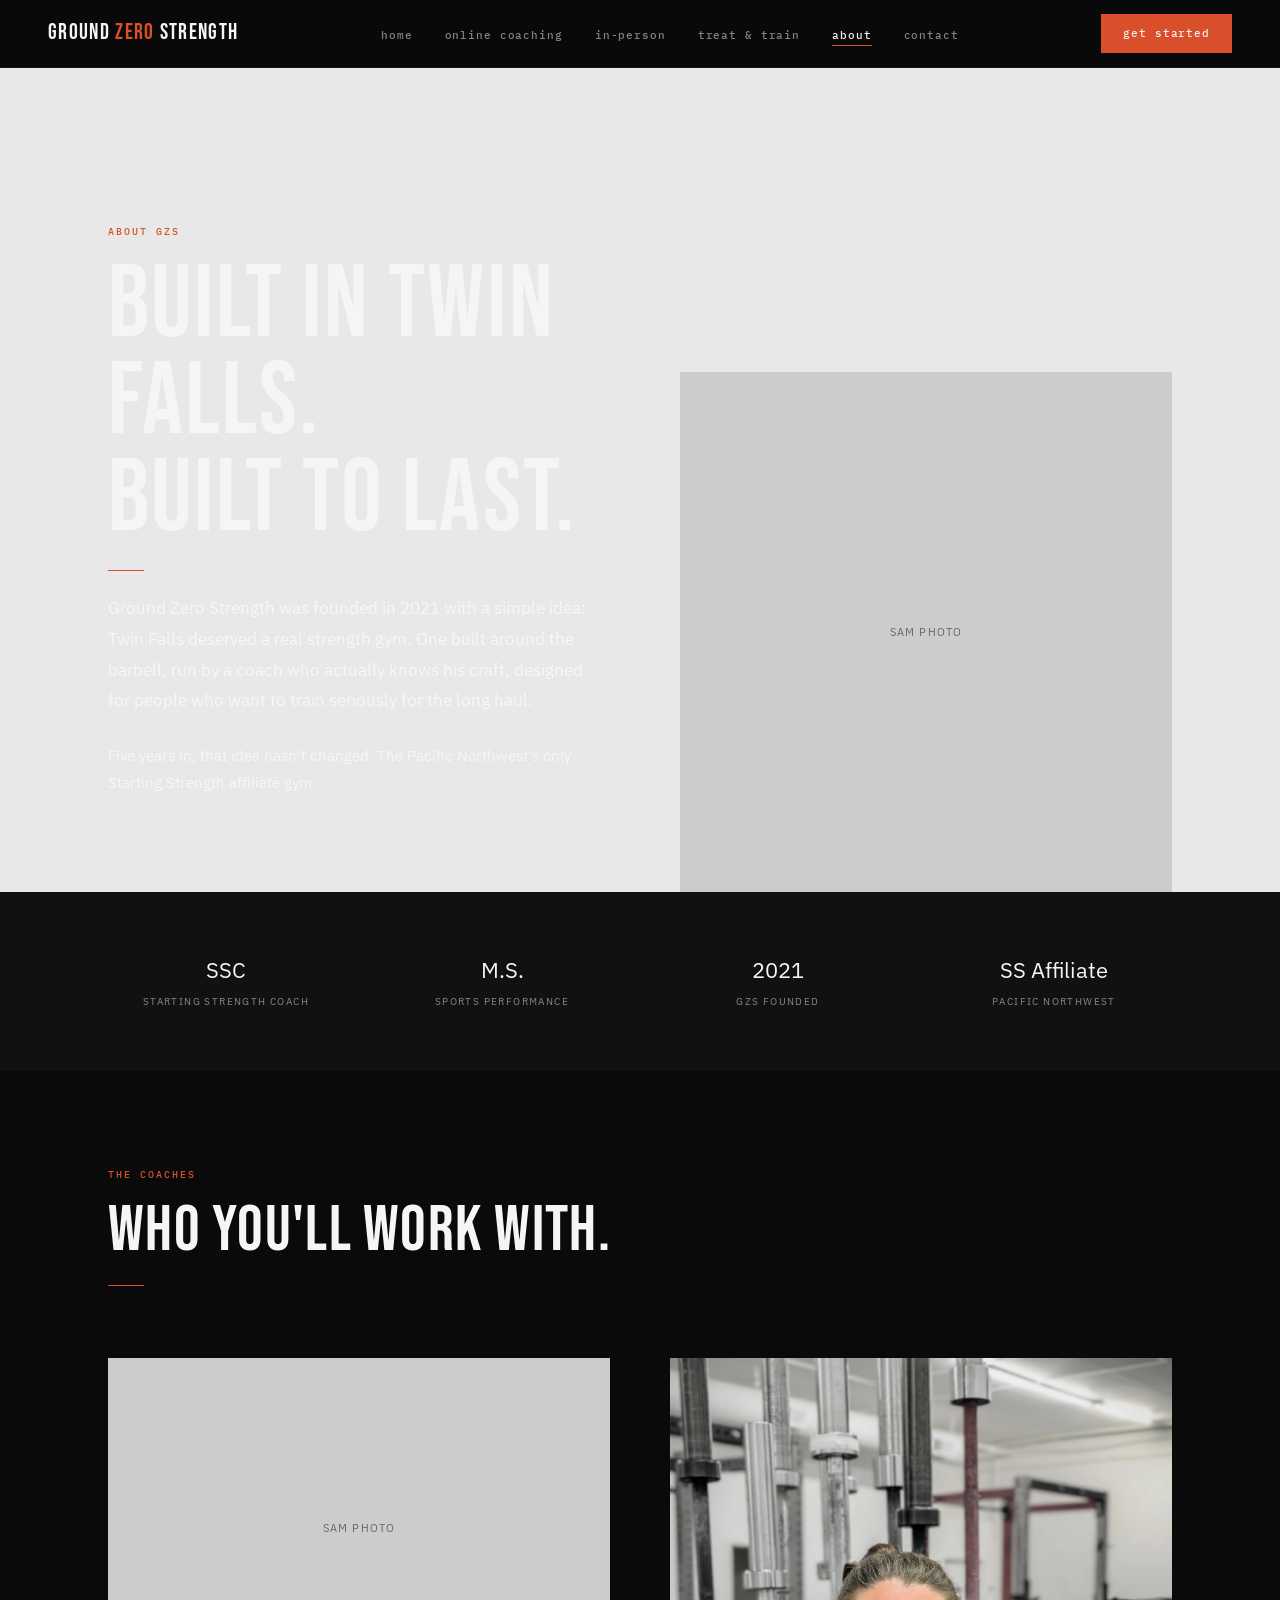
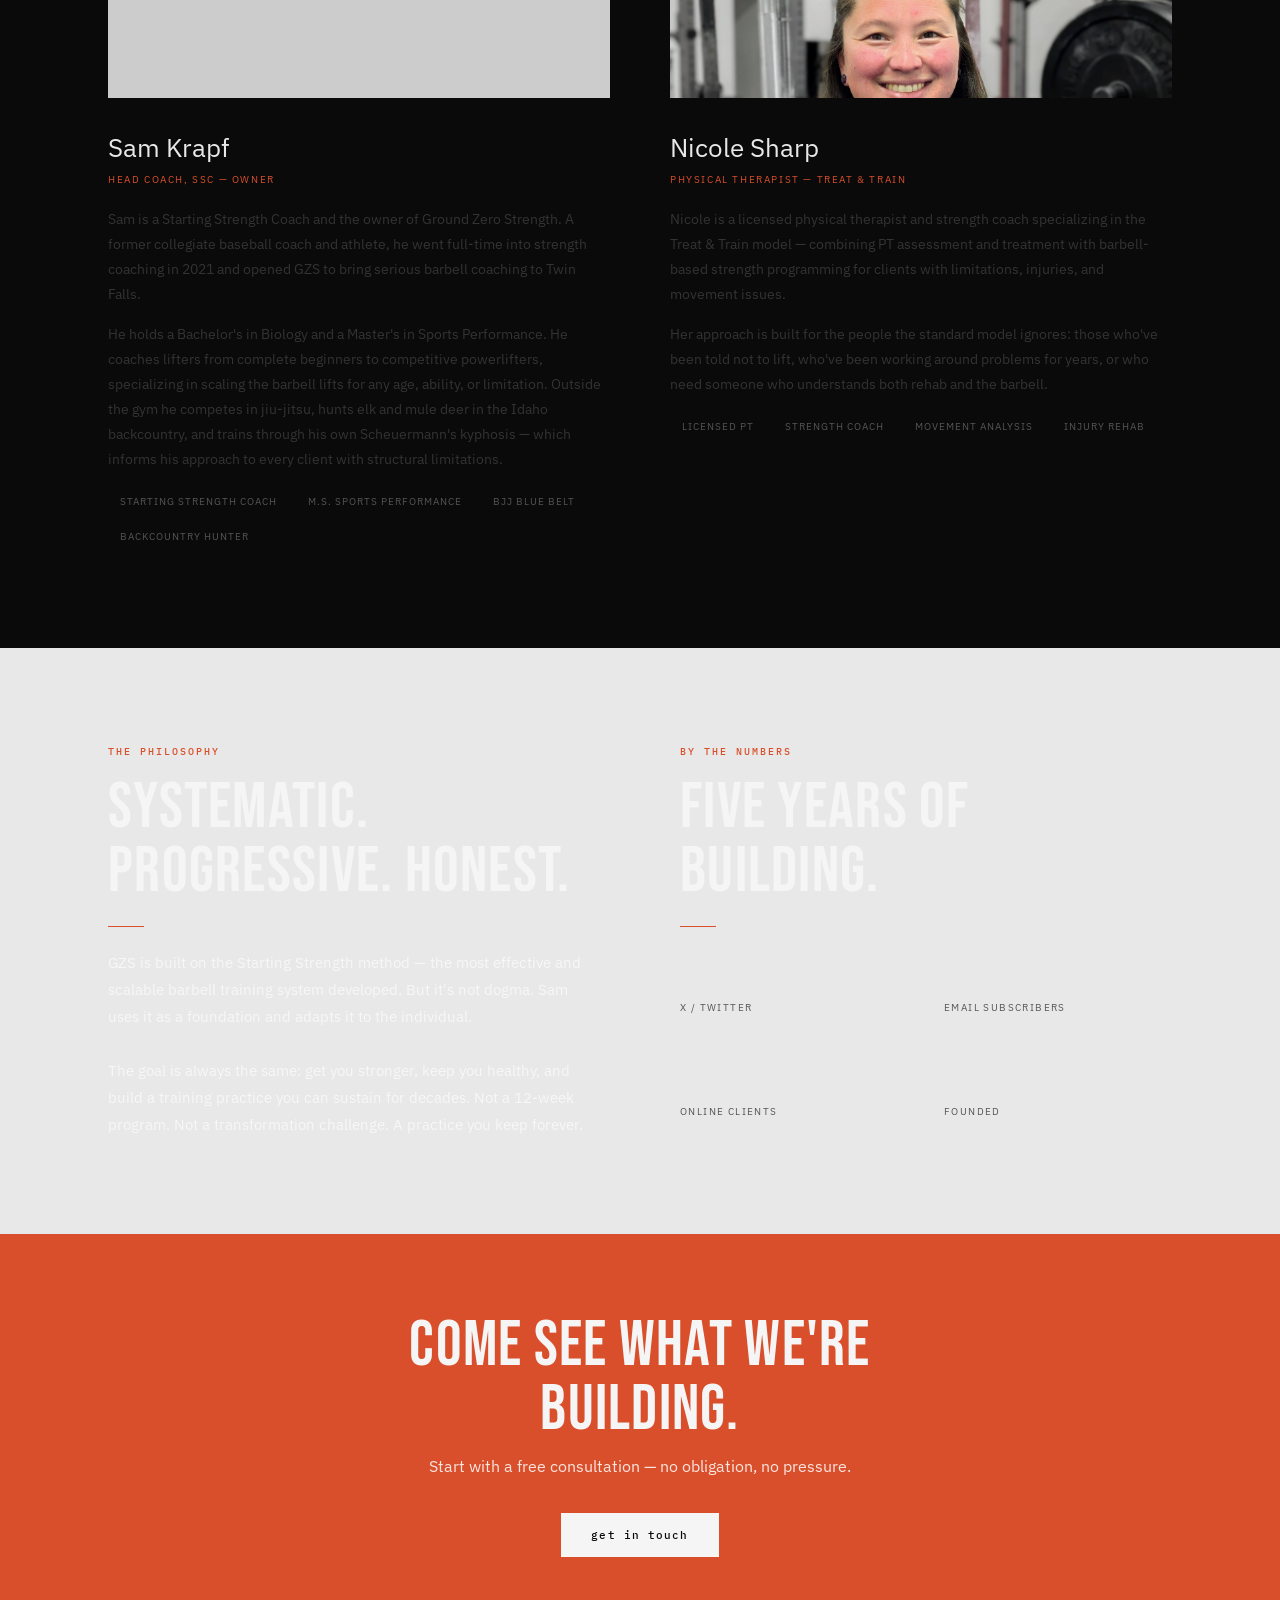
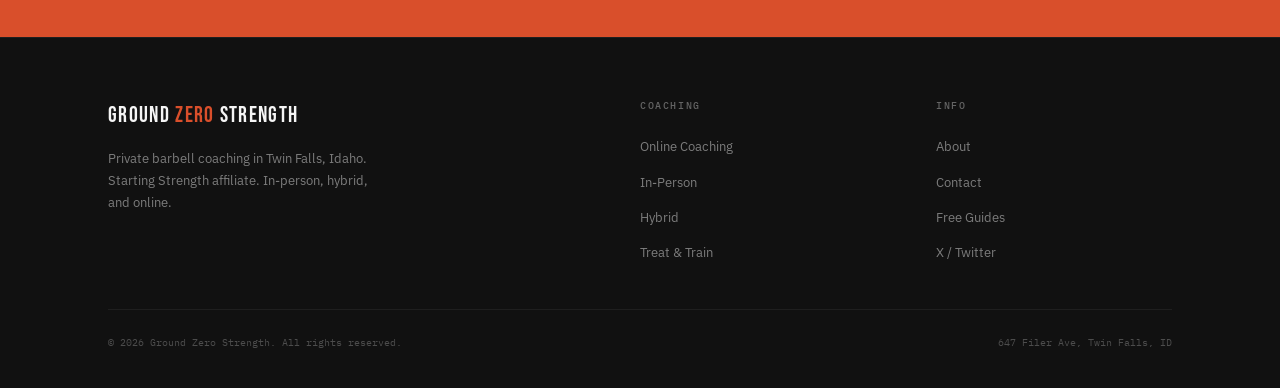
==== about.html @ 43fc7c3a "Initial commit via Netlify" ====
<!DOCTYPE html>
<html lang="en">
<head>
<meta charset="UTF-8">
<meta name="viewport" content="width=device-width, initial-scale=1.0">
<title>About — Sam Krapf, Starting Strength Coach | Ground Zero Strength</title>
<meta name="description" content="Sam Krapf is a Starting Strength Coach and owner of Ground Zero Strength in Twin Falls, Idaho. M.S. Sports Performance. Coaching lifters of all levels since 2021.">
<meta name="keywords" content="Sam Krapf SSC, Starting Strength Coach Twin Falls, Ground Zero Strength about, barbell coach Idaho biography">
<meta property="og:title" content="About Sam Krapf — Ground Zero Strength">
<meta property="og:description" content="Starting Strength Coach, M.S. Sports Performance, owner of Ground Zero Strength in Twin Falls, Idaho since 2021.">
<meta property="og:url" content="https://groundzerostrength.com/about.html">
<link rel="canonical" href="https://groundzerostrength.com/about.html">
<script type="application/ld+json">
{
  "@context": "https://schema.org",
  "@type": "Person",
  "name": "Sam Krapf",
  "jobTitle": "Starting Strength Coach",
  "worksFor": { "@type": "Organization", "name": "Ground Zero Strength" },
  "description": "Starting Strength Coach and owner of Ground Zero Strength in Twin Falls, Idaho. M.S. Sports Performance, B.S. Biology.",
  "address": { "@type": "PostalAddress", "addressLocality": "Twin Falls", "addressRegion": "ID" }
}
</script>
<link rel="preconnect" href="https://fonts.googleapis.com">
<link href="https://fonts.googleapis.com/css2?family=Cormorant+Garamond:ital,wght@0,400;0,500;0,600;1,400&family=DM+Sans:wght@400;500&display=swap" rel="stylesheet">
<link rel="stylesheet" href="shared.css">
<style>
.about-hero { padding: 156px 0 0; background: var(--off-white); }
.about-split { display: grid; grid-template-columns: 1fr 1fr; gap: 80px; align-items: end; }
.about-txt { padding-bottom: 96px; }
.ph { background: #ccc; display: flex; align-items: center; justify-content: center; font-size: 11px; color: #666; letter-spacing: 0.1em; text-transform: uppercase; }
.creds { background: var(--off-black); padding: 60px 0; }
.creds-g { display: grid; grid-template-columns: repeat(4,1fr); gap: 40px; }
.cred { text-align: center; }
.cred-val { font-family: var(--serif); font-size: 22px; color: var(--white); }
.cred-lbl { font-size: 10px; letter-spacing: 0.14em; text-transform: uppercase; color: rgba(255,255,255,0.5); margin-top: 6px; }
.coaches { display: grid; grid-template-columns: 1fr 1fr; gap: 60px; margin-top: 72px; }
.coach-ph { height: 340px; margin-bottom: 28px; }
.coach-name { font-family: var(--serif); font-size: 26px; margin-bottom: 3px; }
.coach-title { font-size: 10px; letter-spacing: 0.16em; text-transform: uppercase; color: var(--accent); margin-bottom: 18px; }
.coach-bio { font-size: 14px; color: #333; line-height: 1.78; margin-bottom: 16px; }
.tags { display: flex; flex-wrap: wrap; gap: 7px; }
.tag { font-size: 10px; letter-spacing: 0.1em; text-transform: uppercase; color: #555; padding: 5px 11px; border: 1px solid rgba(0,0,0,0.12); }
.stat-2 { display: grid; grid-template-columns: 1fr 1fr; gap: 36px; margin-top: 8px; }
.big-num { font-family: var(--serif); font-size: 46px; line-height: 1; }
.big-lbl { font-size: 10px; letter-spacing: 0.14em; text-transform: uppercase; color: #555; margin-top: 5px; }
@media (max-width: 900px) {
  .about-hero { padding: 116px 0 0; }
  .about-split { grid-template-columns: 1fr; gap: 36px; }
  .about-txt { padding-bottom: 0; }
  .ph { height: 320px; }
  .creds-g { grid-template-columns: 1fr 1fr; gap: 28px; }
  .coaches { grid-template-columns: 1fr; }
  .stat-2 { grid-template-columns: 1fr 1fr; }
}
</style>
</head>
<body>
<nav id="mainNav"></nav>
<div class="mob-menu" id="mobMenu"></div>
<div class="pt">

  <div class="about-hero">
    <div class="wrap">
      <div class="about-split">
        <div class="about-txt">
          <span class="eyebrow">About GZS</span>
          <h1>Built in Twin Falls.<br>Built to last.</h1>
          <div class="rule"></div>
          <p class="lg">Ground Zero Strength was founded in 2021 with a simple idea: Twin Falls deserved a real strength gym. One built around the barbell, run by a coach who actually knows his craft, designed for people who want to train seriously for the long haul.</p>
          <br>
          <p>Five years in, that idea hasn't changed. The Pacific Northwest's only Starting Strength affiliate gym.</p>
        </div>
        <div class="ph" style="height:520px;">Sam Photo</div>
      </div>
    </div>
  </div>

  <div class="creds">
    <div class="wrap">
      <div class="creds-g">
        <div class="cred"><div class="cred-val">SSC</div><div class="cred-lbl">Starting Strength Coach</div></div>
        <div class="cred"><div class="cred-val">M.S.</div><div class="cred-lbl">Sports Performance</div></div>
        <div class="cred"><div class="cred-val">2021</div><div class="cred-lbl">GZS Founded</div></div>
        <div class="cred"><div class="cred-val">SS Affiliate</div><div class="cred-lbl">Pacific Northwest</div></div>
      </div>
    </div>
  </div>

  <section>
    <div class="wrap">
      <span class="eyebrow">The Coaches</span>
      <h2>Who you'll work with.</h2>
      <div class="rule"></div>
      <div class="coaches">
        <div>
          <div class="ph coach-ph">Sam Photo</div>
          <div class="coach-name">Sam Krapf</div>
          <div class="coach-title">Head Coach, SSC — Owner</div>
          <p class="coach-bio">Sam is a Starting Strength Coach and the owner of Ground Zero Strength. A former collegiate baseball coach and athlete, he went full-time into strength coaching in 2021 and opened GZS to bring serious barbell coaching to Twin Falls.</p>
          <p class="coach-bio">He holds a Bachelor's in Biology and a Master's in Sports Performance. He coaches lifters from complete beginners to competitive powerlifters, specializing in scaling the barbell lifts for any age, ability, or limitation. Outside the gym he competes in jiu-jitsu, hunts elk and mule deer in the Idaho backcountry, and trains through his own Scheuermann's kyphosis — which informs his approach to every client with structural limitations.</p>
          <div class="tags">
            <span class="tag">Starting Strength Coach</span>
            <span class="tag">M.S. Sports Performance</span>
            <span class="tag">BJJ Blue Belt</span>
            <span class="tag">Backcountry Hunter</span>
          </div>
        </div>
        <div>
          <div class="coach-ph" style="overflow:hidden;"><img src="[data-uri]" style="width:100%;height:100%;object-fit:cover;object-position:top;" alt="Nicole Sharp, PT"></div>
          <div class="coach-name">Nicole Sharp</div>
          <div class="coach-title">Physical Therapist — Treat &amp; Train</div>
          <p class="coach-bio">Nicole is a licensed physical therapist and strength coach specializing in the Treat &amp; Train model — combining PT assessment and treatment with barbell-based strength programming for clients with limitations, injuries, and movement issues.</p>
          <p class="coach-bio">Her approach is built for the people the standard model ignores: those who've been told not to lift, who've been working around problems for years, or who need someone who understands both rehab and the barbell.</p>
          <div class="tags">
            <span class="tag">Licensed PT</span>
            <span class="tag">Strength Coach</span>
            <span class="tag">Movement Analysis</span>
            <span class="tag">Injury Rehab</span>
          </div>
        </div>
      </div>
    </div>
  </section>

  <section style="background:var(--off-white);">
    <div class="wrap">
      <div class="g2" style="gap:80px;align-items:start;">
        <div>
          <span class="eyebrow">The Philosophy</span>
          <h2>Systematic. Progressive. Honest.</h2>
          <div class="rule"></div>
          <p>GZS is built on the Starting Strength method — the most effective and scalable barbell training system developed. But it's not dogma. Sam uses it as a foundation and adapts it to the individual.</p>
          <br>
          <p>The goal is always the same: get you stronger, keep you healthy, and build a training practice you can sustain for decades. Not a 12-week program. Not a transformation challenge. A practice you keep forever.</p>
        </div>
        <div>
          <span class="eyebrow">By the Numbers</span>
          <h2>Five years of building.</h2>
          <div class="rule"></div>
          <div class="stat-2">
            <div><div class="big-num">17K+</div><div class="big-lbl">X / Twitter</div></div>
            <div><div class="big-num">2.3K</div><div class="big-lbl">Email Subscribers</div></div>
            <div><div class="big-num">33+</div><div class="big-lbl">Online Clients</div></div>
            <div><div class="big-num">2021</div><div class="big-lbl">Founded</div></div>
          </div>
        </div>
      </div>
    </div>
  </section>

  <div class="cta-bar">
    <div class="wrap-sm">
      <h2>Come see what we're building.</h2>
      <p>Start with a free consultation — no obligation, no pressure.</p>
      <a class="btn btn-white" href="contact.html">Get in Touch</a>
    </div>
  </div>

  <footer id="mainFooter"></footer>
</div>
<script src="shared.js"></script>
<script>renderNav('about'); renderFooter(document.getElementById('mainFooter'));</script>
</body>
</html>
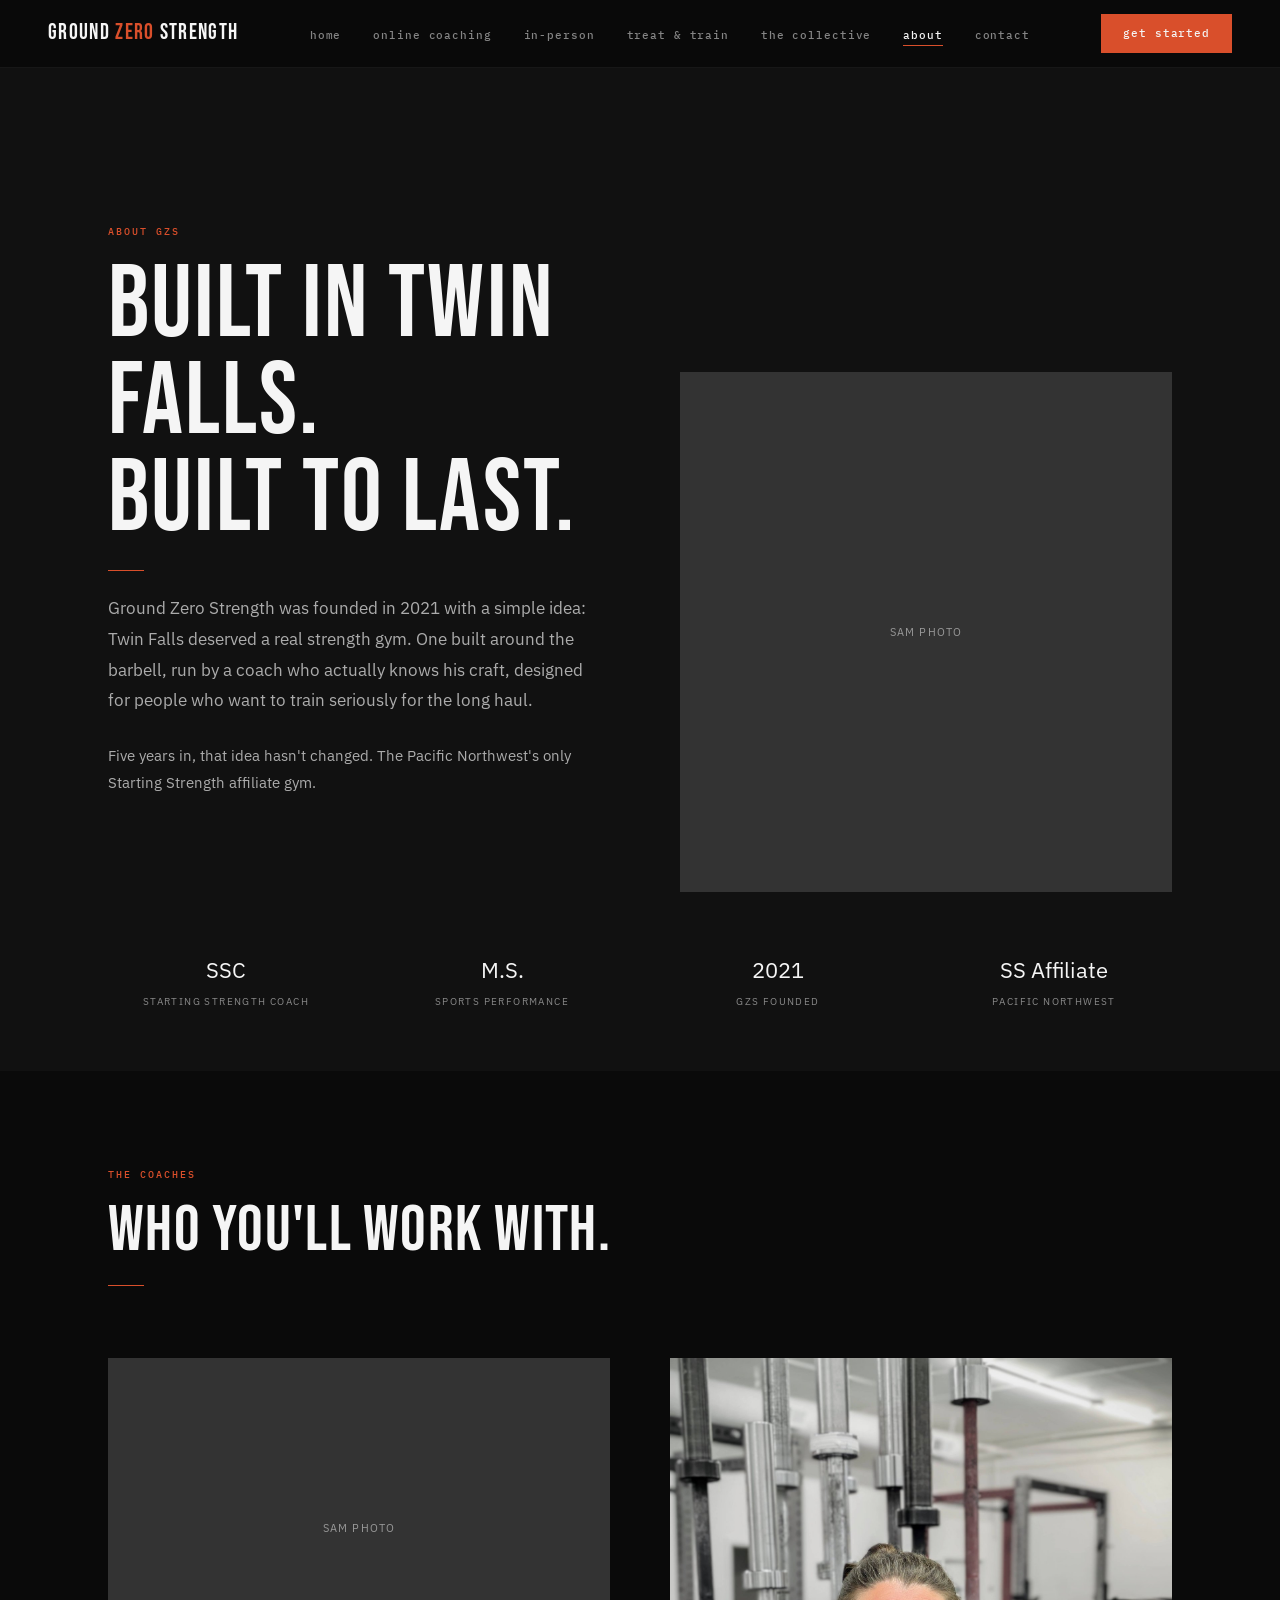
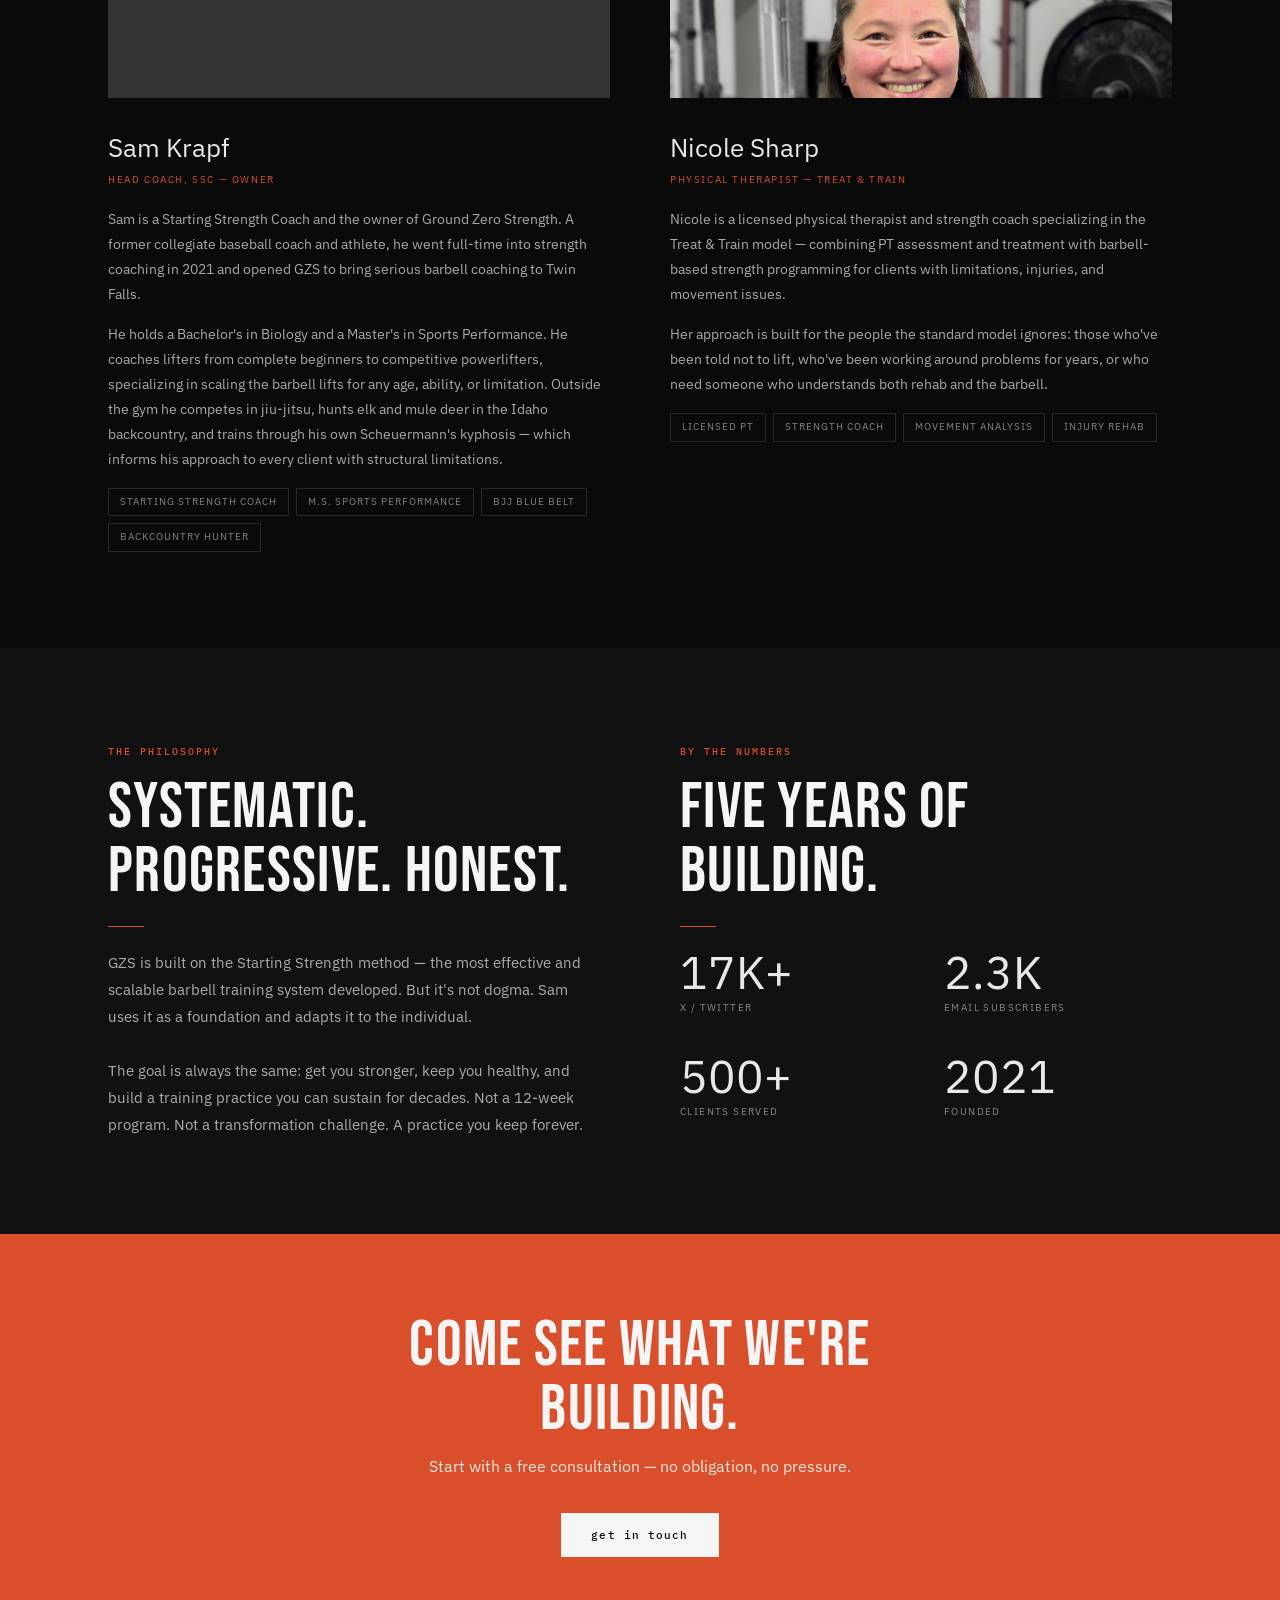
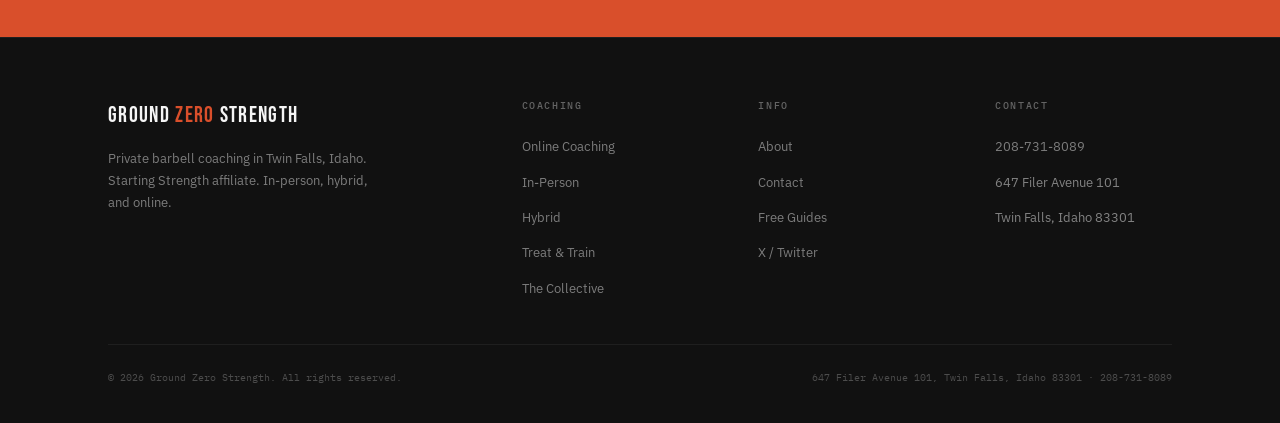
==== commit 655c0678: "Add business phone number and address to website footer (69b1b17664736021bd97ab03)" ====
--- a/about.html
+++ b/about.html
@@ -25,10 +25,10 @@
 <link href="https://fonts.googleapis.com/css2?family=Cormorant+Garamond:ital,wght@0,400;0,500;0,600;1,400&family=DM+Sans:wght@400;500&display=swap" rel="stylesheet">
 <link rel="stylesheet" href="shared.css">
 <style>
-.about-hero { padding: 156px 0 0; background: var(--off-white); }
+.about-hero { padding: 156px 0 0; background: var(--off-black); }
 .about-split { display: grid; grid-template-columns: 1fr 1fr; gap: 80px; align-items: end; }
 .about-txt { padding-bottom: 96px; }
-.ph { background: #ccc; display: flex; align-items: center; justify-content: center; font-size: 11px; color: #666; letter-spacing: 0.1em; text-transform: uppercase; }
+.ph { background: #333; display: flex; align-items: center; justify-content: center; font-size: 11px; color: rgba(255,255,255,0.5); letter-spacing: 0.1em; text-transform: uppercase; }
 .creds { background: var(--off-black); padding: 60px 0; }
 .creds-g { display: grid; grid-template-columns: repeat(4,1fr); gap: 40px; }
 .cred { text-align: center; }
@@ -38,12 +38,12 @@
 .coach-ph { height: 340px; margin-bottom: 28px; }
 .coach-name { font-family: var(--serif); font-size: 26px; margin-bottom: 3px; }
 .coach-title { font-size: 10px; letter-spacing: 0.16em; text-transform: uppercase; color: var(--accent); margin-bottom: 18px; }
-.coach-bio { font-size: 14px; color: #333; line-height: 1.78; margin-bottom: 16px; }
+.coach-bio { font-size: 14px; color: rgba(255,255,255,0.65); line-height: 1.78; margin-bottom: 16px; }
 .tags { display: flex; flex-wrap: wrap; gap: 7px; }
-.tag { font-size: 10px; letter-spacing: 0.1em; text-transform: uppercase; color: #555; padding: 5px 11px; border: 1px solid rgba(0,0,0,0.12); }
+.tag { font-size: 10px; letter-spacing: 0.1em; text-transform: uppercase; color: rgba(255,255,255,0.5); padding: 5px 11px; border: 1px solid rgba(255,255,255,0.12); }
 .stat-2 { display: grid; grid-template-columns: 1fr 1fr; gap: 36px; margin-top: 8px; }
 .big-num { font-family: var(--serif); font-size: 46px; line-height: 1; }
-.big-lbl { font-size: 10px; letter-spacing: 0.14em; text-transform: uppercase; color: #555; margin-top: 5px; }
+.big-lbl { font-size: 10px; letter-spacing: 0.14em; text-transform: uppercase; color: rgba(255,255,255,0.5); margin-top: 5px; }
 @media (max-width: 900px) {
   .about-hero { padding: 116px 0 0; }
   .about-split { grid-template-columns: 1fr; gap: 36px; }
@@ -123,7 +123,7 @@
     </div>
   </section>
 
-  <section style="background:var(--off-white);">
+  <section style="background:var(--off-black);">
     <div class="wrap">
       <div class="g2" style="gap:80px;align-items:start;">
         <div>
@@ -141,7 +141,7 @@
           <div class="stat-2">
             <div><div class="big-num">17K+</div><div class="big-lbl">X / Twitter</div></div>
             <div><div class="big-num">2.3K</div><div class="big-lbl">Email Subscribers</div></div>
-            <div><div class="big-num">33+</div><div class="big-lbl">Online Clients</div></div>
+            <div><div class="big-num">500+</div><div class="big-lbl">Clients Served</div></div>
             <div><div class="big-num">2021</div><div class="big-lbl">Founded</div></div>
           </div>
         </div>
--- a/shared.css
+++ b/shared.css
@@ -72,7 +72,7 @@
 
 /* FOOTER */
 footer { background: var(--off-black); color: rgba(255,255,255,0.7); padding: 60px 0 36px; border-top: 1px solid rgba(255,255,255,0.06); }
-.foot-g { display: grid; grid-template-columns: 2fr 1fr 1fr; gap: 60px; margin-bottom: 44px; }
+.foot-g { display: grid; grid-template-columns: 2fr 1fr 1fr 1fr; gap: 60px; margin-bottom: 44px; }
 .foot-logo { font-family: var(--display); font-size: 22px; letter-spacing: 0.06em; color: var(--white); margin-bottom: 14px; display: block; text-decoration: none; }
 .foot-logo span { color: var(--accent); }
 .foot-tag { font-size: 13px; line-height: 1.7; max-width: 260px; color: rgba(255,255,255,0.45); }
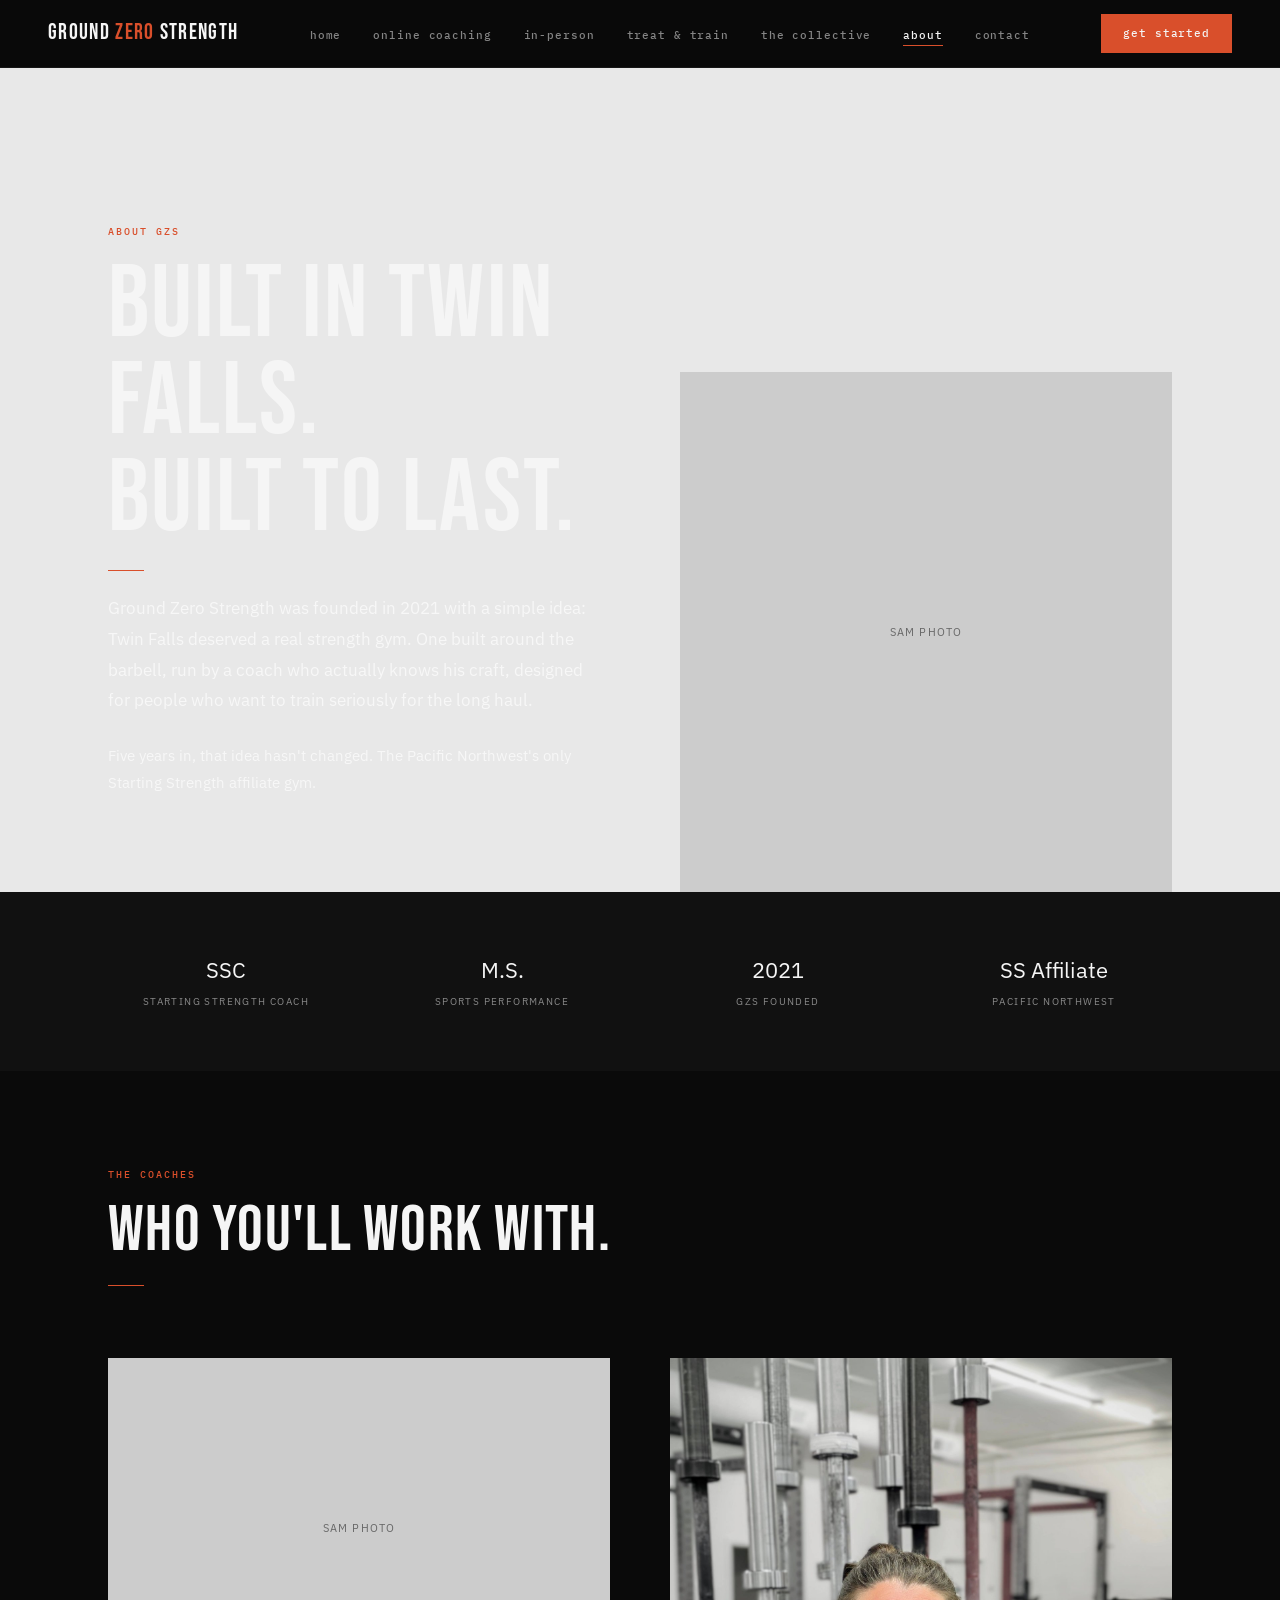
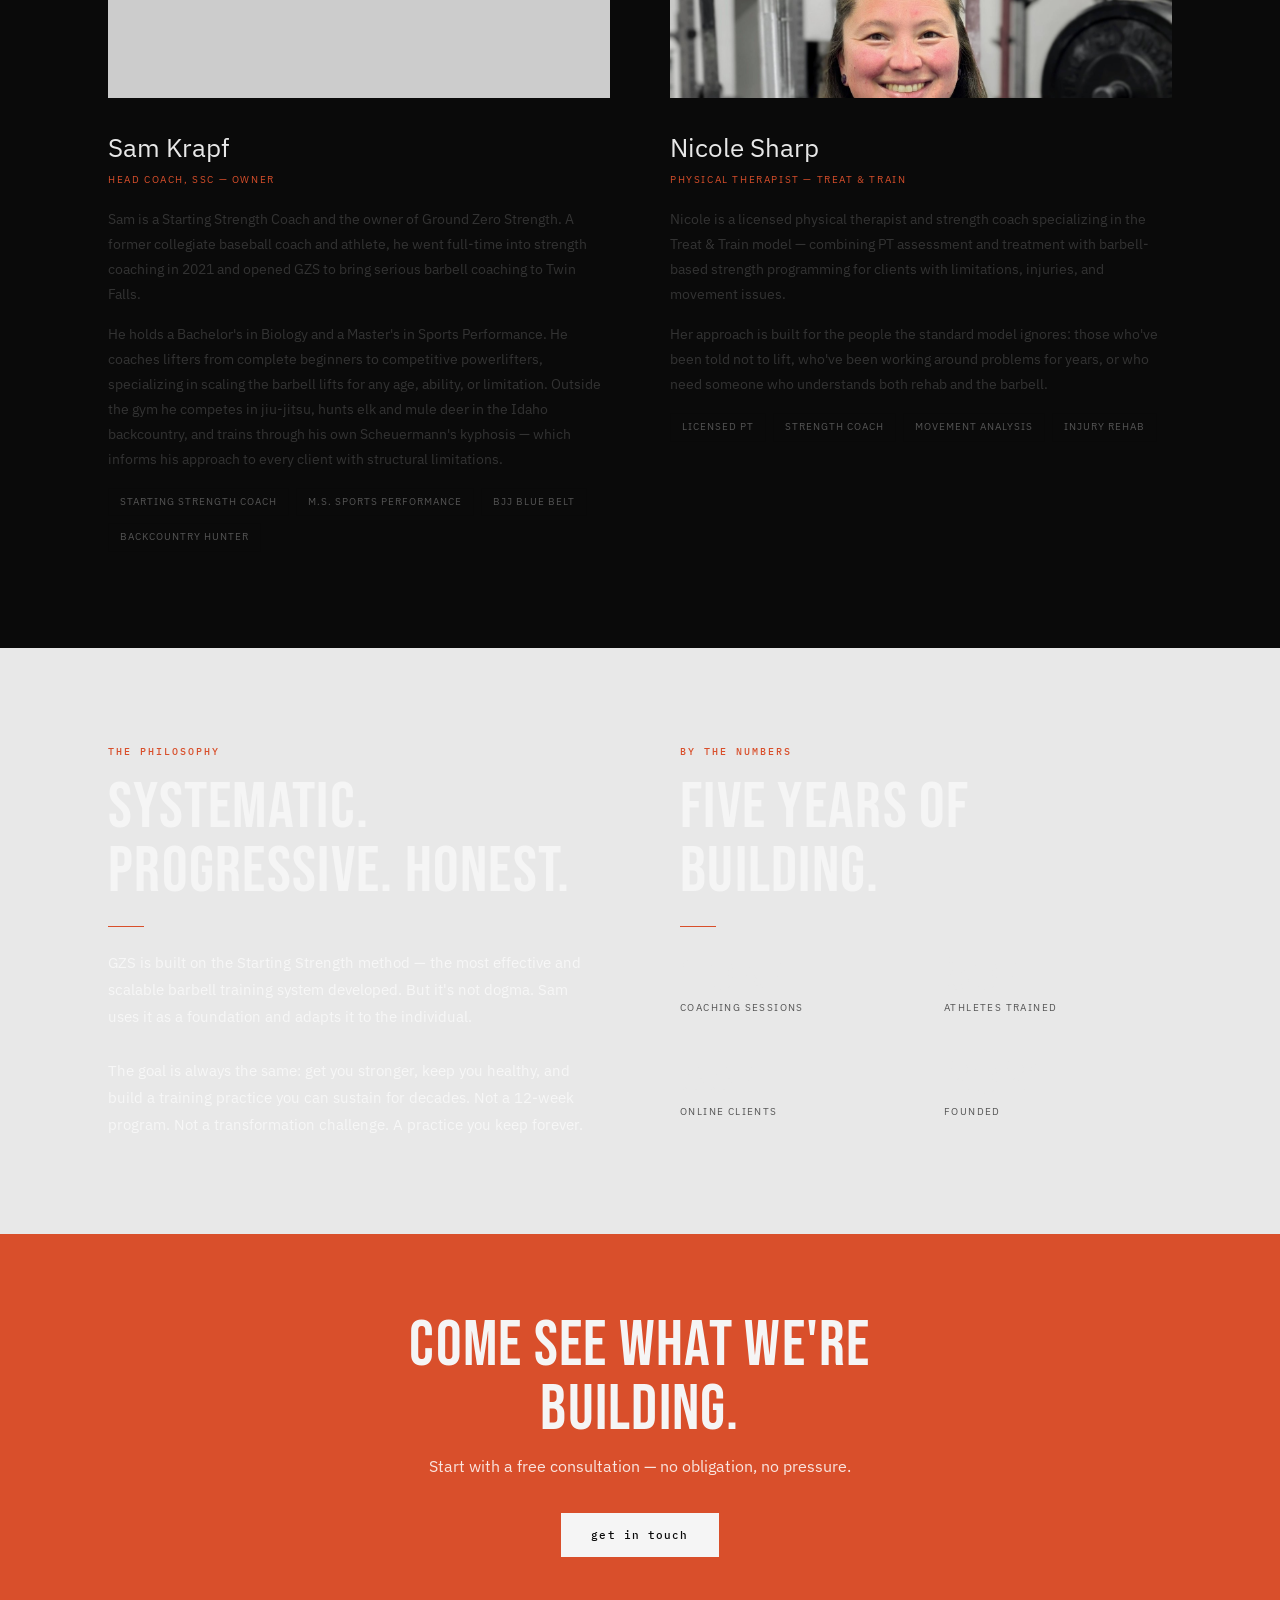
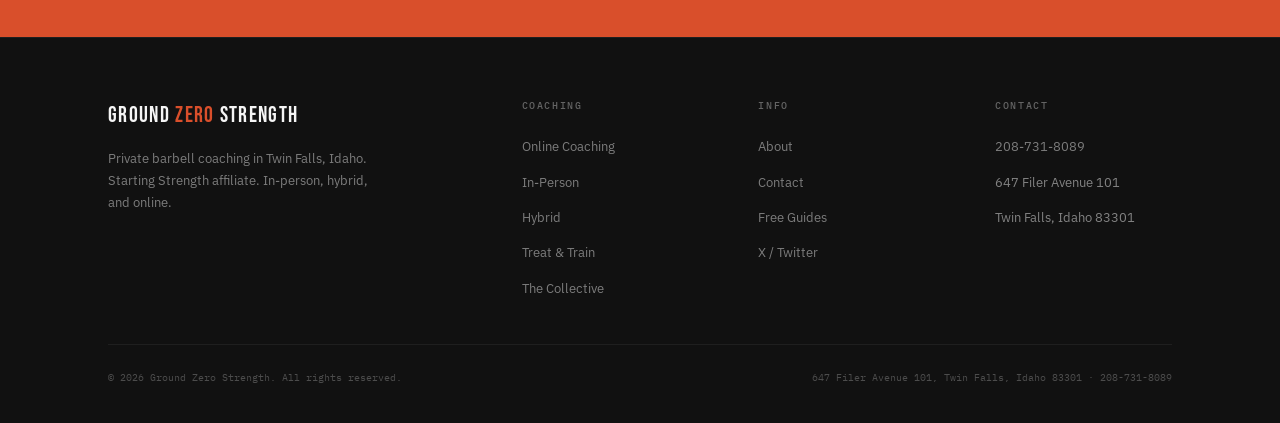
==== commit 17cd59c6: "Reflecting on five years of building without focusing on email lists and Twitter followers (69b1b48e" ====
--- a/about.html
+++ b/about.html
@@ -25,10 +25,10 @@
 <link href="https://fonts.googleapis.com/css2?family=Cormorant+Garamond:ital,wght@0,400;0,500;0,600;1,400&family=DM+Sans:wght@400;500&display=swap" rel="stylesheet">
 <link rel="stylesheet" href="shared.css">
 <style>
-.about-hero { padding: 156px 0 0; background: var(--off-black); }
+.about-hero { padding: 156px 0 0; background: var(--off-white); }
 .about-split { display: grid; grid-template-columns: 1fr 1fr; gap: 80px; align-items: end; }
 .about-txt { padding-bottom: 96px; }
-.ph { background: #333; display: flex; align-items: center; justify-content: center; font-size: 11px; color: rgba(255,255,255,0.5); letter-spacing: 0.1em; text-transform: uppercase; }
+.ph { background: #ccc; display: flex; align-items: center; justify-content: center; font-size: 11px; color: #666; letter-spacing: 0.1em; text-transform: uppercase; }
 .creds { background: var(--off-black); padding: 60px 0; }
 .creds-g { display: grid; grid-template-columns: repeat(4,1fr); gap: 40px; }
 .cred { text-align: center; }
@@ -38,12 +38,12 @@
 .coach-ph { height: 340px; margin-bottom: 28px; }
 .coach-name { font-family: var(--serif); font-size: 26px; margin-bottom: 3px; }
 .coach-title { font-size: 10px; letter-spacing: 0.16em; text-transform: uppercase; color: var(--accent); margin-bottom: 18px; }
-.coach-bio { font-size: 14px; color: rgba(255,255,255,0.65); line-height: 1.78; margin-bottom: 16px; }
+.coach-bio { font-size: 14px; color: #333; line-height: 1.78; margin-bottom: 16px; }
 .tags { display: flex; flex-wrap: wrap; gap: 7px; }
-.tag { font-size: 10px; letter-spacing: 0.1em; text-transform: uppercase; color: rgba(255,255,255,0.5); padding: 5px 11px; border: 1px solid rgba(255,255,255,0.12); }
+.tag { font-size: 10px; letter-spacing: 0.1em; text-transform: uppercase; color: #555; padding: 5px 11px; border: 1px solid rgba(0,0,0,0.12); }
 .stat-2 { display: grid; grid-template-columns: 1fr 1fr; gap: 36px; margin-top: 8px; }
 .big-num { font-family: var(--serif); font-size: 46px; line-height: 1; }
-.big-lbl { font-size: 10px; letter-spacing: 0.14em; text-transform: uppercase; color: rgba(255,255,255,0.5); margin-top: 5px; }
+.big-lbl { font-size: 10px; letter-spacing: 0.14em; text-transform: uppercase; color: #555; margin-top: 5px; }
 @media (max-width: 900px) {
   .about-hero { padding: 116px 0 0; }
   .about-split { grid-template-columns: 1fr; gap: 36px; }
@@ -123,7 +123,7 @@
     </div>
   </section>
 
-  <section style="background:var(--off-black);">
+  <section style="background:var(--off-white);">
     <div class="wrap">
       <div class="g2" style="gap:80px;align-items:start;">
         <div>
@@ -139,9 +139,9 @@
           <h2>Five years of building.</h2>
           <div class="rule"></div>
           <div class="stat-2">
-            <div><div class="big-num">17K+</div><div class="big-lbl">X / Twitter</div></div>
-            <div><div class="big-num">2.3K</div><div class="big-lbl">Email Subscribers</div></div>
-            <div><div class="big-num">500+</div><div class="big-lbl">Clients Served</div></div>
+            <div><div class="big-num">10K+</div><div class="big-lbl">Coaching Sessions</div></div>
+            <div><div class="big-num">50+</div><div class="big-lbl">Athletes Trained</div></div>
+            <div><div class="big-num">33+</div><div class="big-lbl">Online Clients</div></div>
             <div><div class="big-num">2021</div><div class="big-lbl">Founded</div></div>
           </div>
         </div>
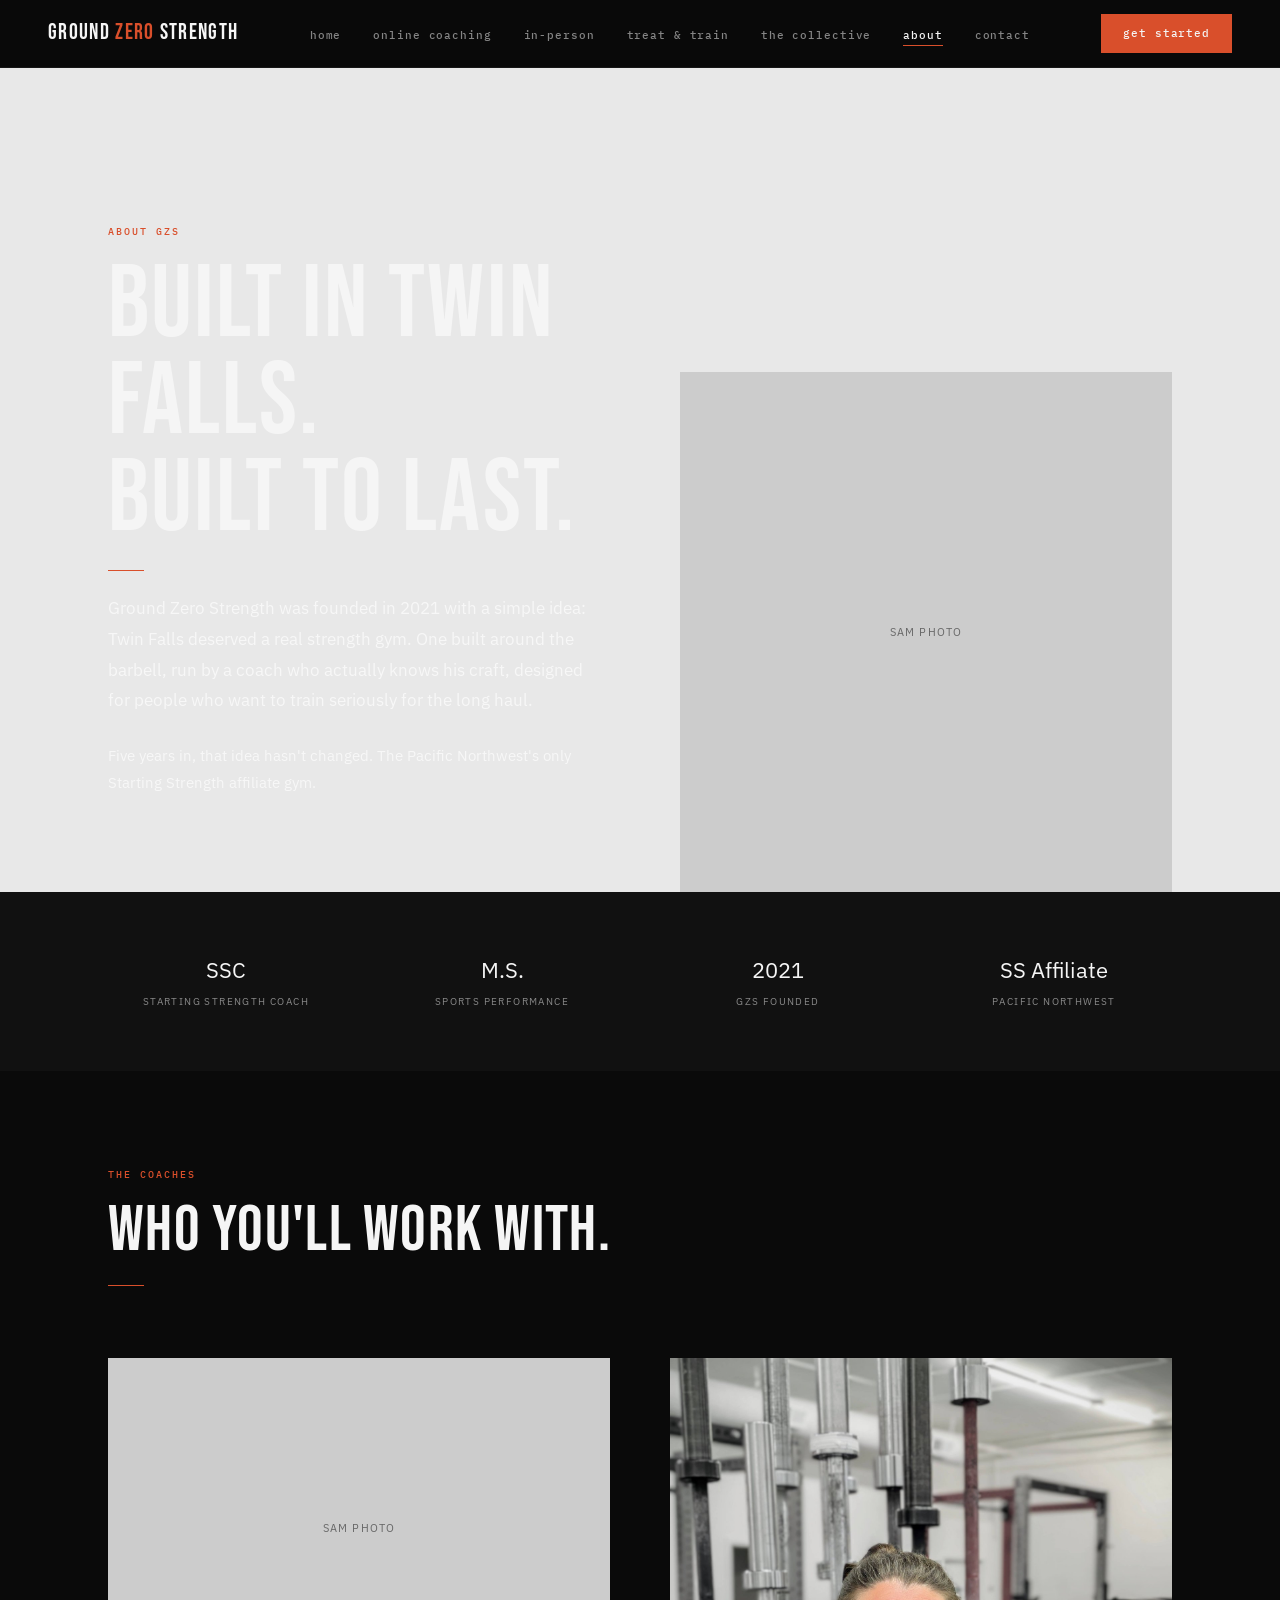
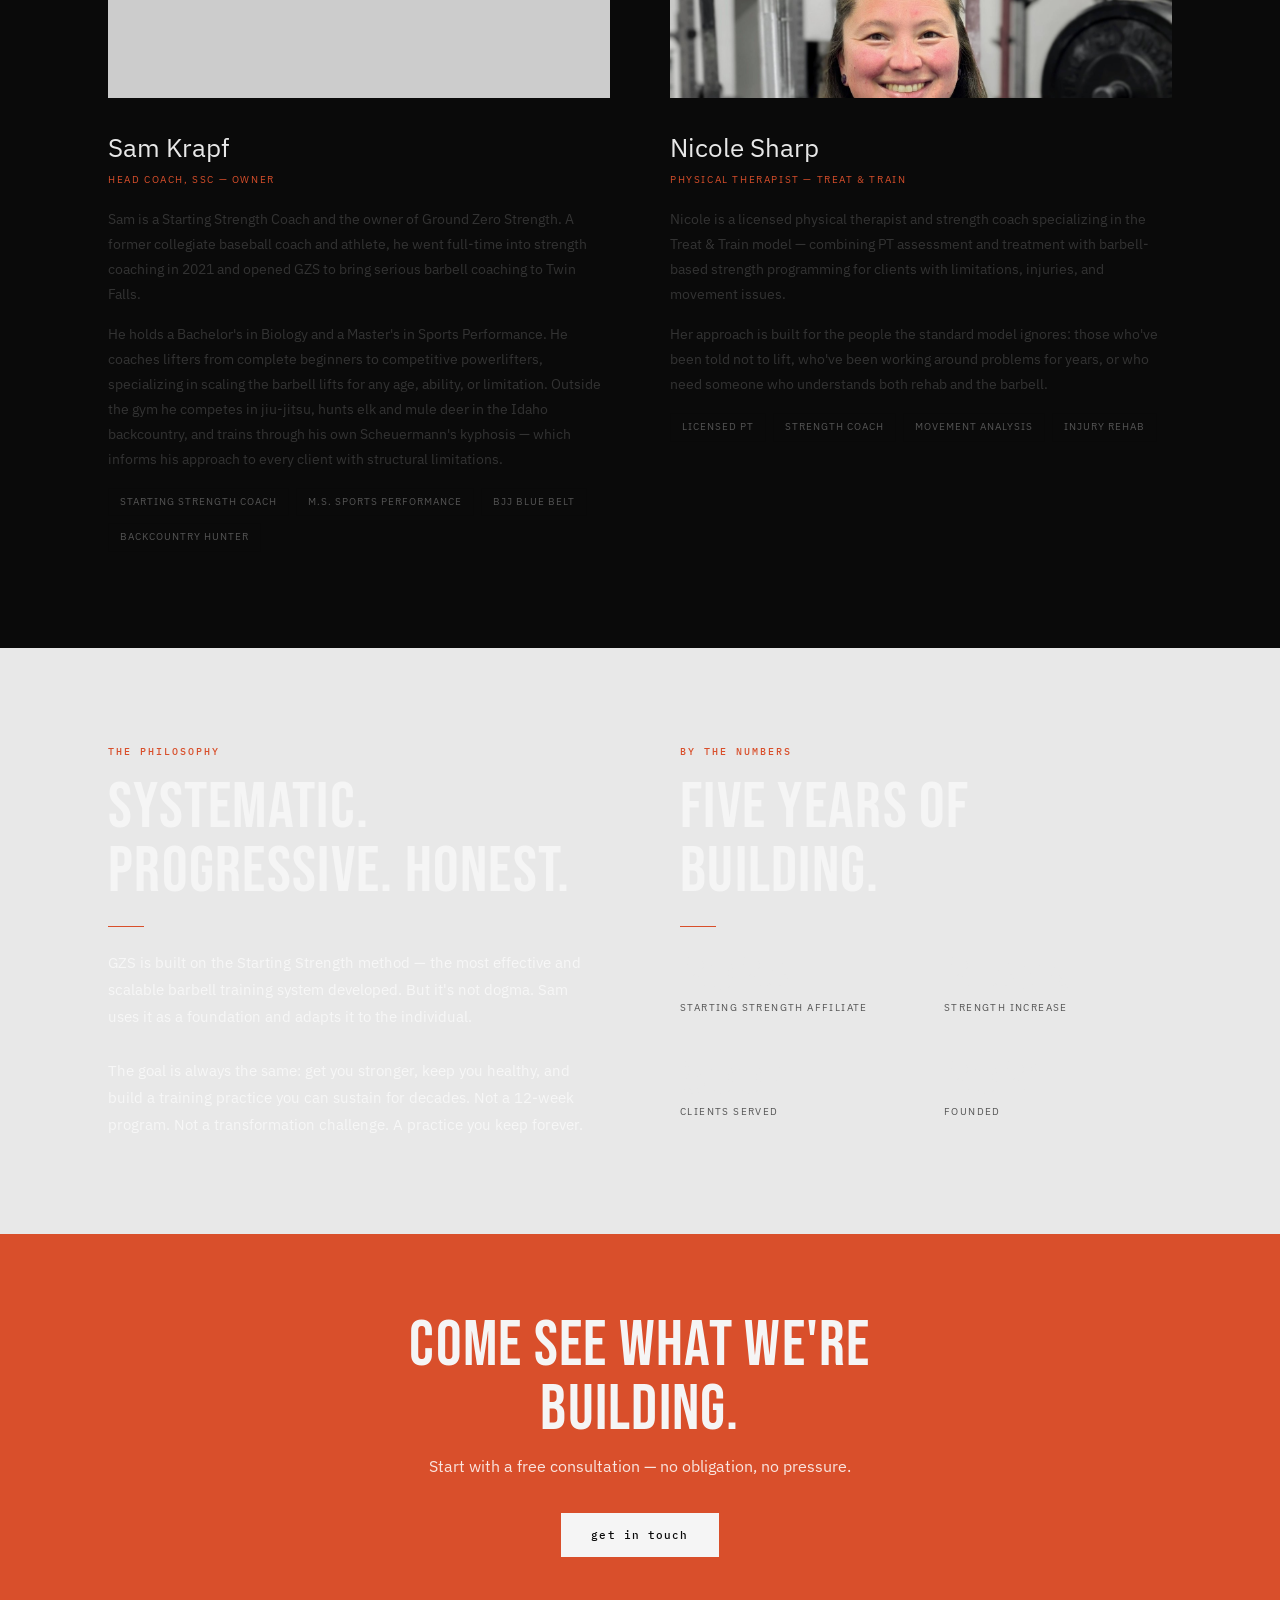
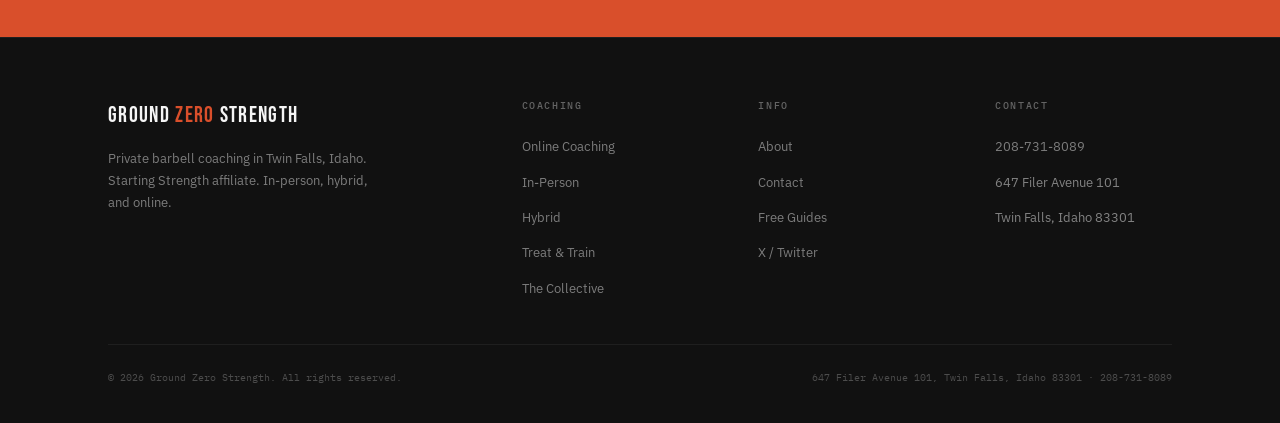
==== commit 1bc6ff31: "Update about.html" ====
--- a/about.html
+++ b/about.html
@@ -139,9 +139,9 @@
           <h2>Five years of building.</h2>
           <div class="rule"></div>
           <div class="stat-2">
-            <div><div class="big-num">10K+</div><div class="big-lbl">Coaching Sessions</div></div>
-            <div><div class="big-num">50+</div><div class="big-lbl">Athletes Trained</div></div>
-            <div><div class="big-num">33+</div><div class="big-lbl">Online Clients</div></div>
+            <div><div class="big-num">2023</div><div class="big-lbl">Starting Strength Affiliate</div></div>
+            <div><div class="big-num">2-3xK</div><div class="big-lbl">Strength Increase</div></div>
+            <div><div class="big-num">500+</div><div class="big-lbl">Clients Served</div></div>
             <div><div class="big-num">2021</div><div class="big-lbl">Founded</div></div>
           </div>
         </div>
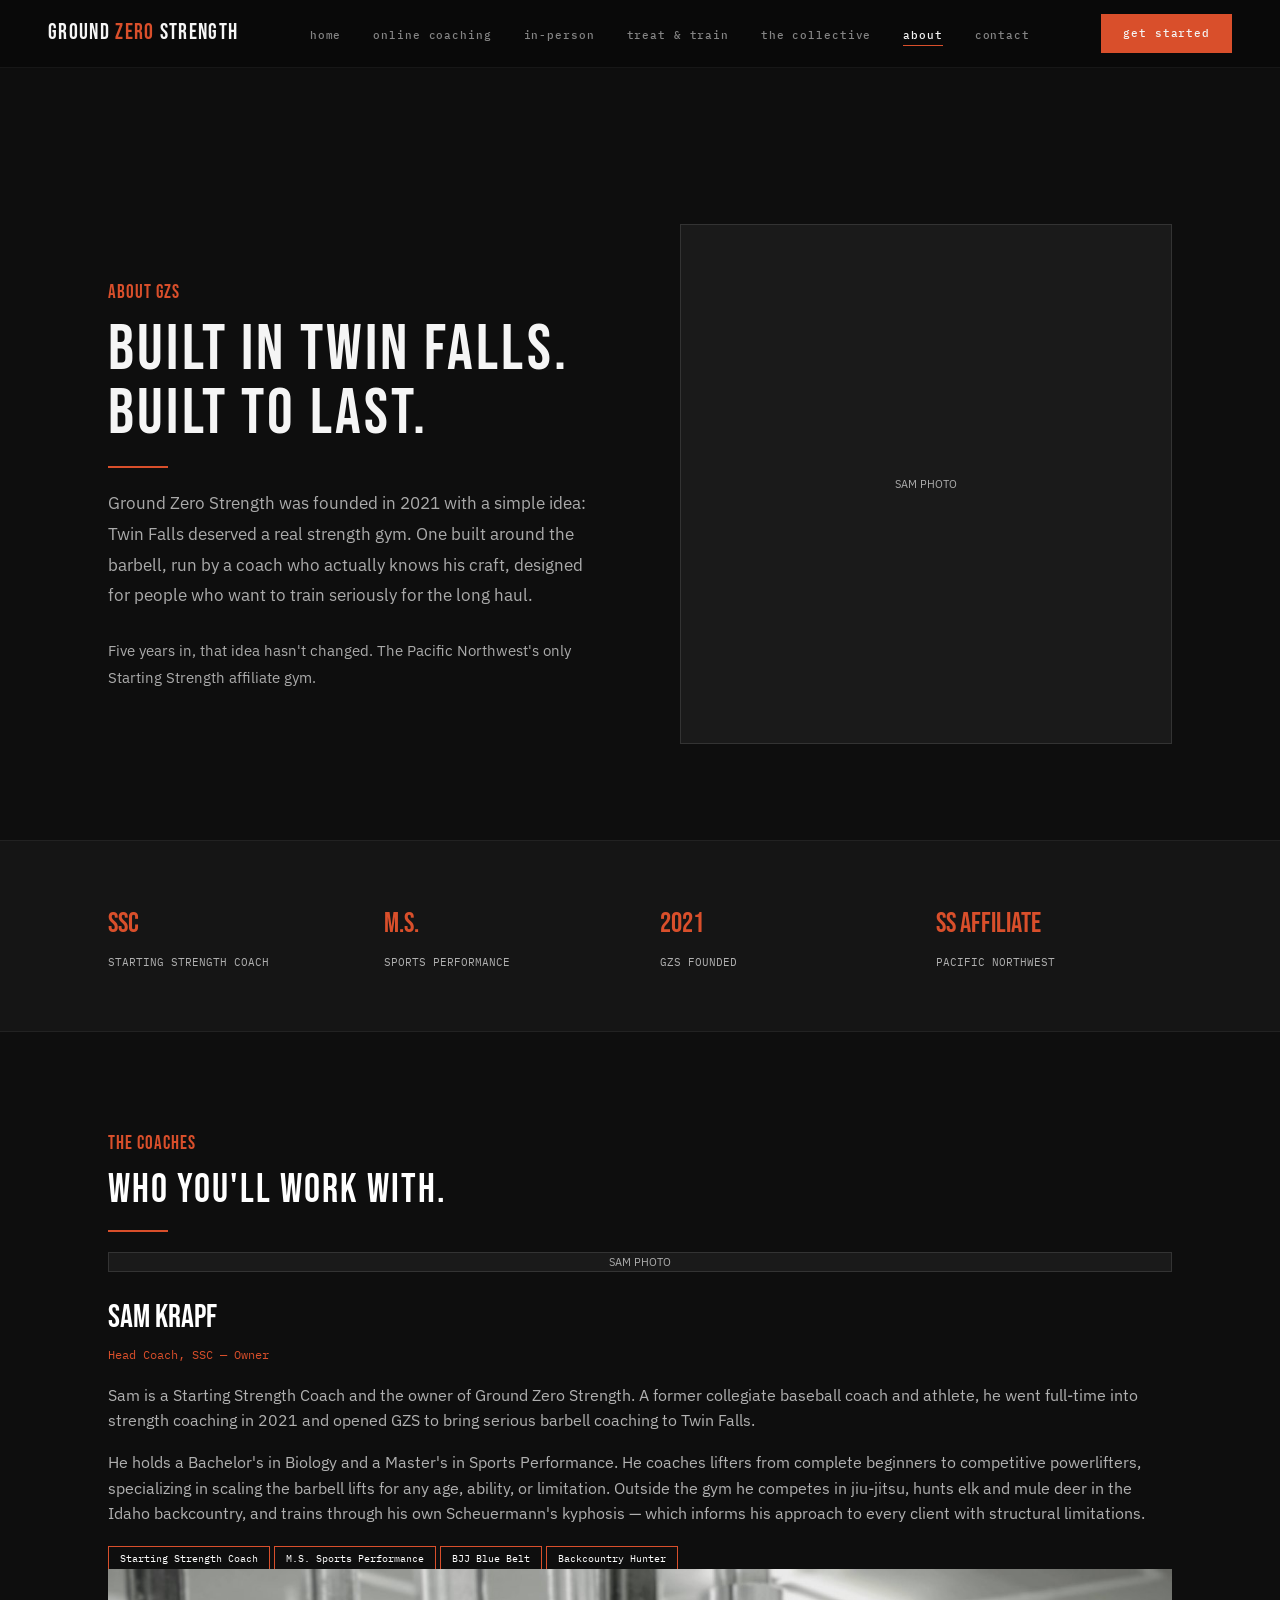
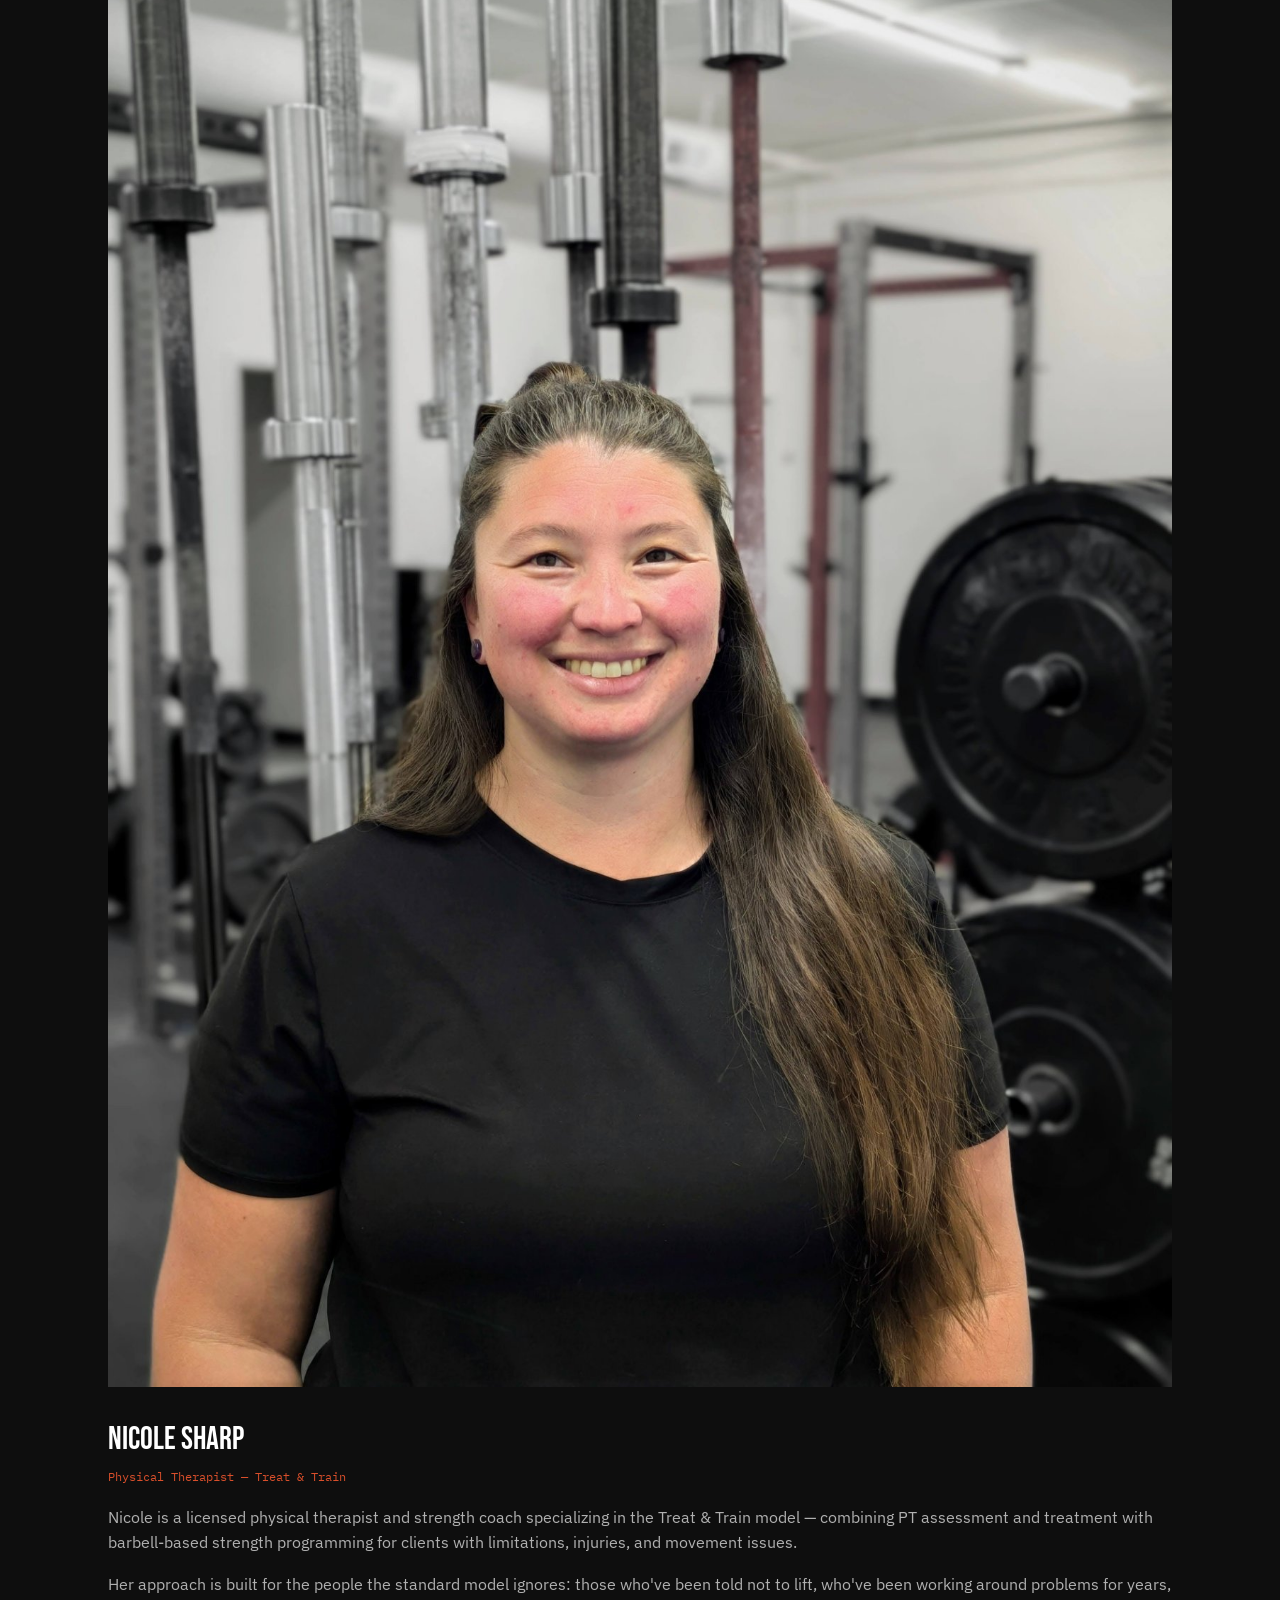
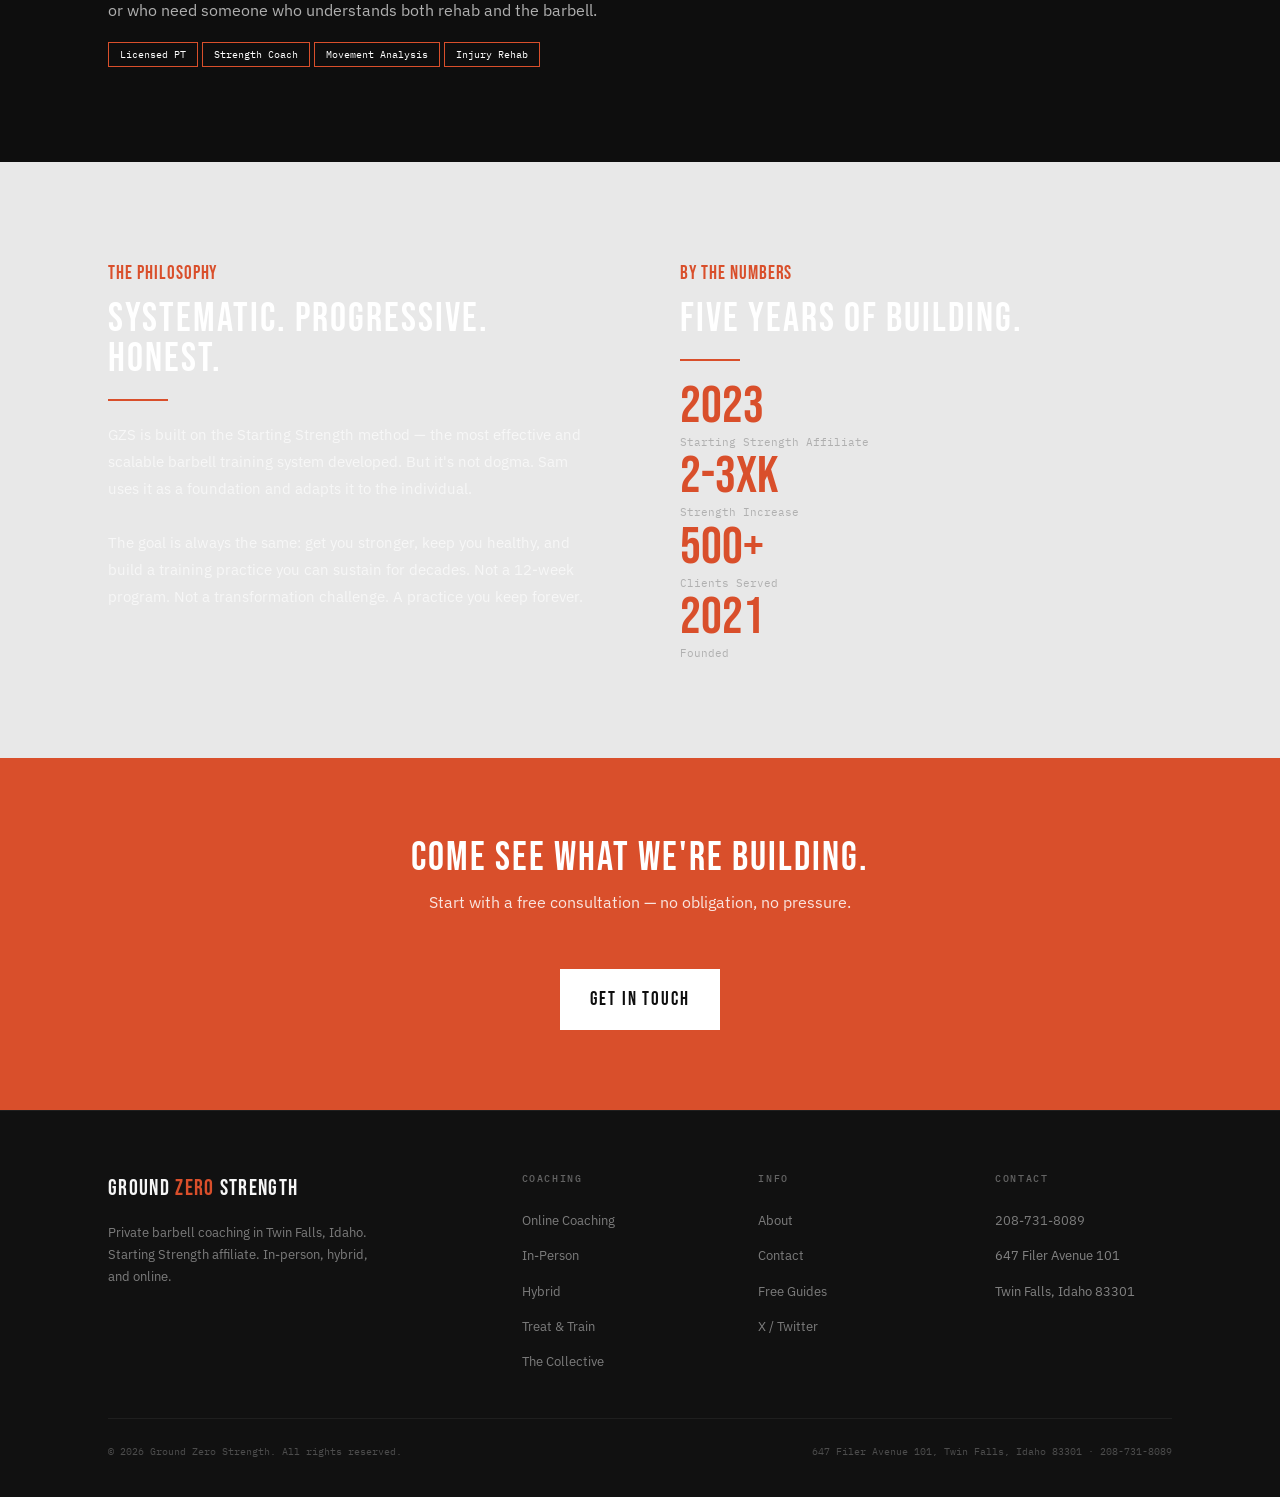
==== commit 48f4dcff: "Update about.html" ====
--- a/about.html
+++ b/about.html
@@ -22,37 +22,173 @@
 }
 </script>
 <link rel="preconnect" href="https://fonts.googleapis.com">
-<link href="https://fonts.googleapis.com/css2?family=Cormorant+Garamond:ital,wght@0,400;0,500;0,600;1,400&family=DM+Sans:wght@400;500&display=swap" rel="stylesheet">
+<link href="https://fonts.googleapis.com/css2?family=Bebas+Neue&family=IBM+Plex+Sans:wght@400;500;600&family=IBM+Plex+Mono&display=swap" rel="stylesheet">
 <link rel="stylesheet" href="shared.css">
 <style>
-.about-hero { padding: 156px 0 0; background: var(--off-white); }
-.about-split { display: grid; grid-template-columns: 1fr 1fr; gap: 80px; align-items: end; }
-.about-txt { padding-bottom: 96px; }
-.ph { background: #ccc; display: flex; align-items: center; justify-content: center; font-size: 11px; color: #666; letter-spacing: 0.1em; text-transform: uppercase; }
-.creds { background: var(--off-black); padding: 60px 0; }
-.creds-g { display: grid; grid-template-columns: repeat(4,1fr); gap: 40px; }
-.cred { text-align: center; }
-.cred-val { font-family: var(--serif); font-size: 22px; color: var(--white); }
-.cred-lbl { font-size: 10px; letter-spacing: 0.14em; text-transform: uppercase; color: rgba(255,255,255,0.5); margin-top: 6px; }
-.coaches { display: grid; grid-template-columns: 1fr 1fr; gap: 60px; margin-top: 72px; }
-.coach-ph { height: 340px; margin-bottom: 28px; }
-.coach-name { font-family: var(--serif); font-size: 26px; margin-bottom: 3px; }
-.coach-title { font-size: 10px; letter-spacing: 0.16em; text-transform: uppercase; color: var(--accent); margin-bottom: 18px; }
-.coach-bio { font-size: 14px; color: #333; line-height: 1.78; margin-bottom: 16px; }
-.tags { display: flex; flex-wrap: wrap; gap: 7px; }
-.tag { font-size: 10px; letter-spacing: 0.1em; text-transform: uppercase; color: #555; padding: 5px 11px; border: 1px solid rgba(0,0,0,0.12); }
-.stat-2 { display: grid; grid-template-columns: 1fr 1fr; gap: 36px; margin-top: 8px; }
-.big-num { font-family: var(--serif); font-size: 46px; line-height: 1; }
-.big-lbl { font-size: 10px; letter-spacing: 0.14em; text-transform: uppercase; color: #555; margin-top: 5px; }
-@media (max-width: 900px) {
-  .about-hero { padding: 116px 0 0; }
-  .about-split { grid-template-columns: 1fr; gap: 36px; }
-  .about-txt { padding-bottom: 0; }
-  .ph { height: 320px; }
-  .creds-g { grid-template-columns: 1fr 1fr; gap: 28px; }
-  .coaches { grid-template-columns: 1fr; }
-  .stat-2 { grid-template-columns: 1fr 1fr; }
-}
+  /* Base Theme Variables */
+  :root {
+    --bg-dark: #0e0e0e;
+    --accent: #d94f2b;
+    --text-main: #ffffff;
+    --text-dim: #b0b0b0;
+    --heading-font: 'Bebas Neue', sans-serif;
+    --body-font: 'IBM Plex Sans', sans-serif;
+  }
+
+  body {
+    background-color: var(--bg-dark);
+    color: var(--text-main);
+    font-family: var(--body-font);
+    margin: 0;
+  }
+
+  h1, h2, h3, .eyebrow {
+    font-family: var(--heading-font);
+    text-transform: uppercase;
+    letter-spacing: 0.05em;
+  }
+
+  h1 { font-size: 4rem; line-height: 1; margin-bottom: 20px; }
+  h2 { font-size: 2.5rem; color: var(--text-main); }
+  
+  .eyebrow { 
+    color: var(--accent); 
+    font-size: 1.2rem; 
+    display: block; 
+    margin-bottom: 10px; 
+  }
+
+  .rule { 
+    height: 2px; 
+    background: var(--accent); 
+    width: 60px; 
+    margin: 20px 0; 
+  }
+
+  /* Section Styles */
+  .about-hero { 
+    padding: 156px 0 96px; 
+    background: var(--bg-dark); 
+  }
+
+  .about-split { 
+    display: grid; 
+    grid-template-columns: 1fr 1fr; 
+    gap: 80px; 
+    align-items: center; 
+  }
+
+  .ph { 
+    background: #1a1a1a; 
+    border: 1px solid #333;
+    display: flex; 
+    align-items: center; 
+    justify-content: center; 
+    font-size: 11px; 
+    color: var(--text-dim); 
+    text-transform: uppercase; 
+  }
+
+  /* Credentials Bar */
+  .creds { 
+    background: #151515; 
+    padding: 60px 0; 
+    border-top: 1px solid #222;
+    border-bottom: 1px solid #222;
+  }
+
+  .creds-g { 
+    display: grid; 
+    grid-template-columns: repeat(4, 1fr); 
+    gap: 40px; 
+  }
+
+  .cred-val { 
+    font-family: var(--heading-font); 
+    font-size: 28px; 
+    color: var(--accent); 
+  }
+
+  .cred-lbl { 
+    font-size: 11px; 
+    font-family: 'IBM Plex Mono', monospace;
+    text-transform: uppercase; 
+    color: var(--text-dim); 
+    margin-top: 6px; 
+  }
+
+  /* Coaches Section */
+  section { padding: 96px 0; }
+  
+  .coach-name { 
+    font-family: var(--heading-font); 
+    font-size: 32px; 
+    margin-top: 20px;
+    color: var(--text-main);
+  }
+
+  .coach-title { 
+    font-family: 'IBM Plex Mono', monospace;
+    font-size: 12px; 
+    color: var(--accent); 
+    margin-bottom: 18px; 
+  }
+
+  .coach-bio { 
+    font-size: 16px; 
+    color: var(--text-dim); 
+    line-height: 1.6; 
+    margin-bottom: 16px; 
+  }
+
+  .tag { 
+    font-family: 'IBM Plex Mono', monospace;
+    font-size: 10px; 
+    color: var(--text-main); 
+    padding: 5px 11px; 
+    border: 1px solid var(--accent); 
+  }
+
+  /* Stats */
+  .big-num { 
+    font-family: var(--heading-font); 
+    font-size: 52px; 
+    color: var(--accent);
+    line-height: 1; 
+  }
+
+  .big-lbl { 
+    font-family: 'IBM Plex Mono', monospace;
+    font-size: 11px; 
+    color: var(--text-dim); 
+  }
+
+  /* CTA Bar */
+  .cta-bar {
+    background: var(--accent);
+    color: white;
+    padding: 80px 0;
+    text-align: center;
+  }
+
+  .cta-bar h2 { color: white; margin-bottom: 10px; }
+  .btn-white {
+    display: inline-block;
+    background: white;
+    color: var(--bg-dark);
+    padding: 15px 30px;
+    text-decoration: none;
+    font-family: var(--heading-font);
+    font-size: 1.2rem;
+    margin-top: 20px;
+  }
+
+  @media (max-width: 900px) {
+    .about-split, .creds-g, .coaches { 
+      grid-template-columns: 1fr; 
+    }
+    h1 { font-size: 3rem; }
+  }
 </style>
 </head>
 <body>
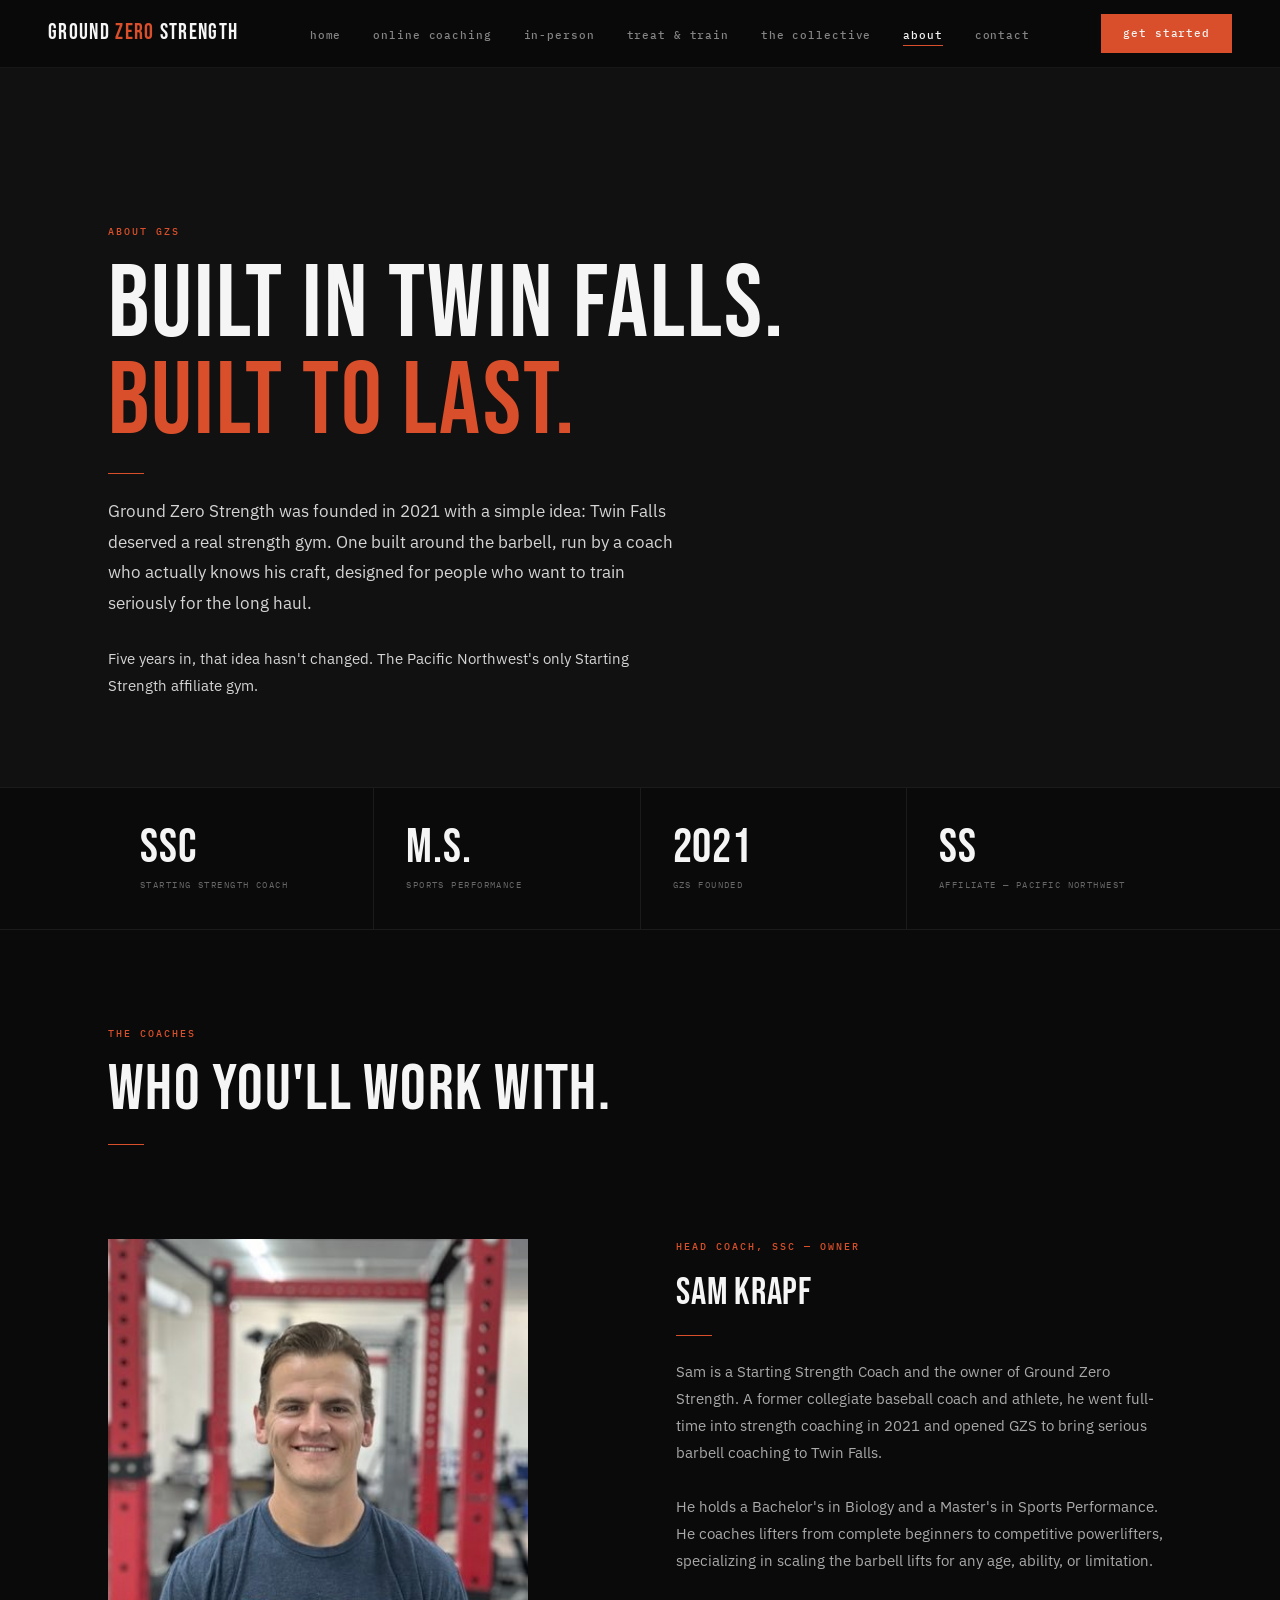
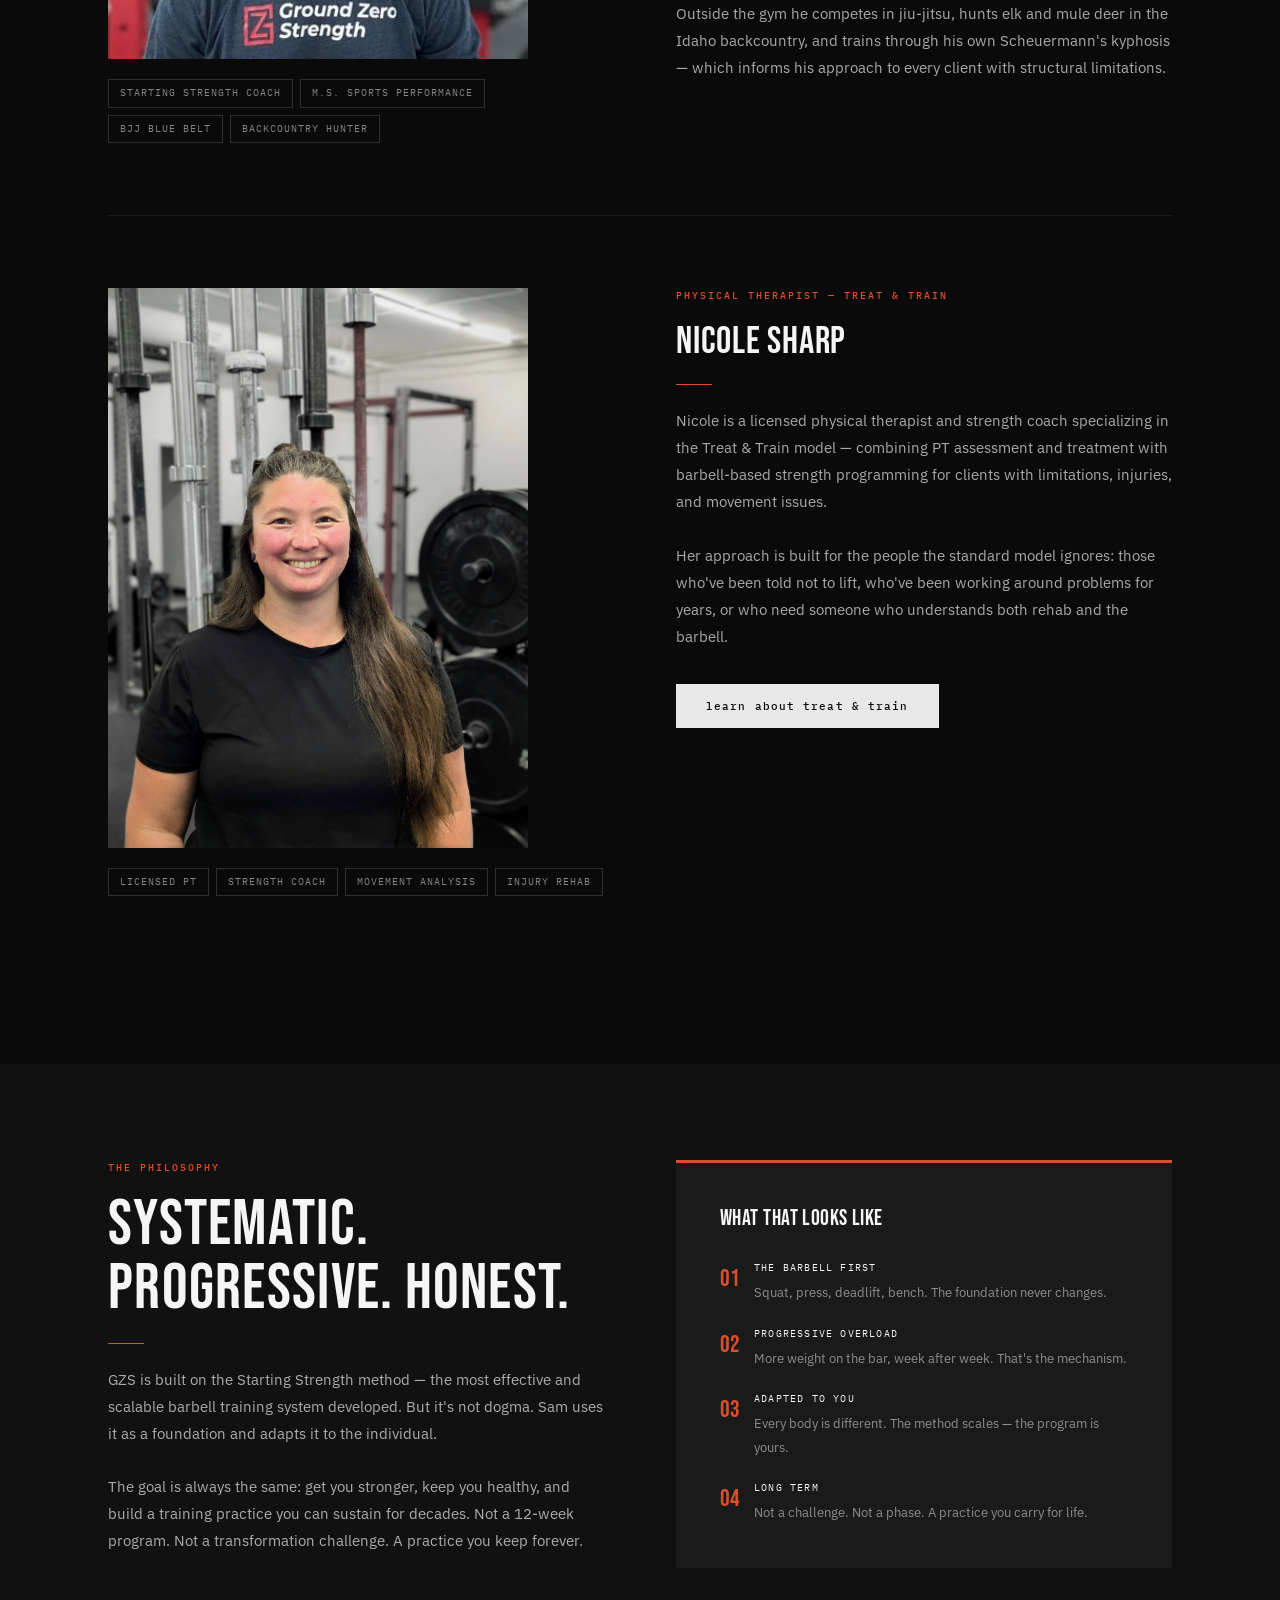
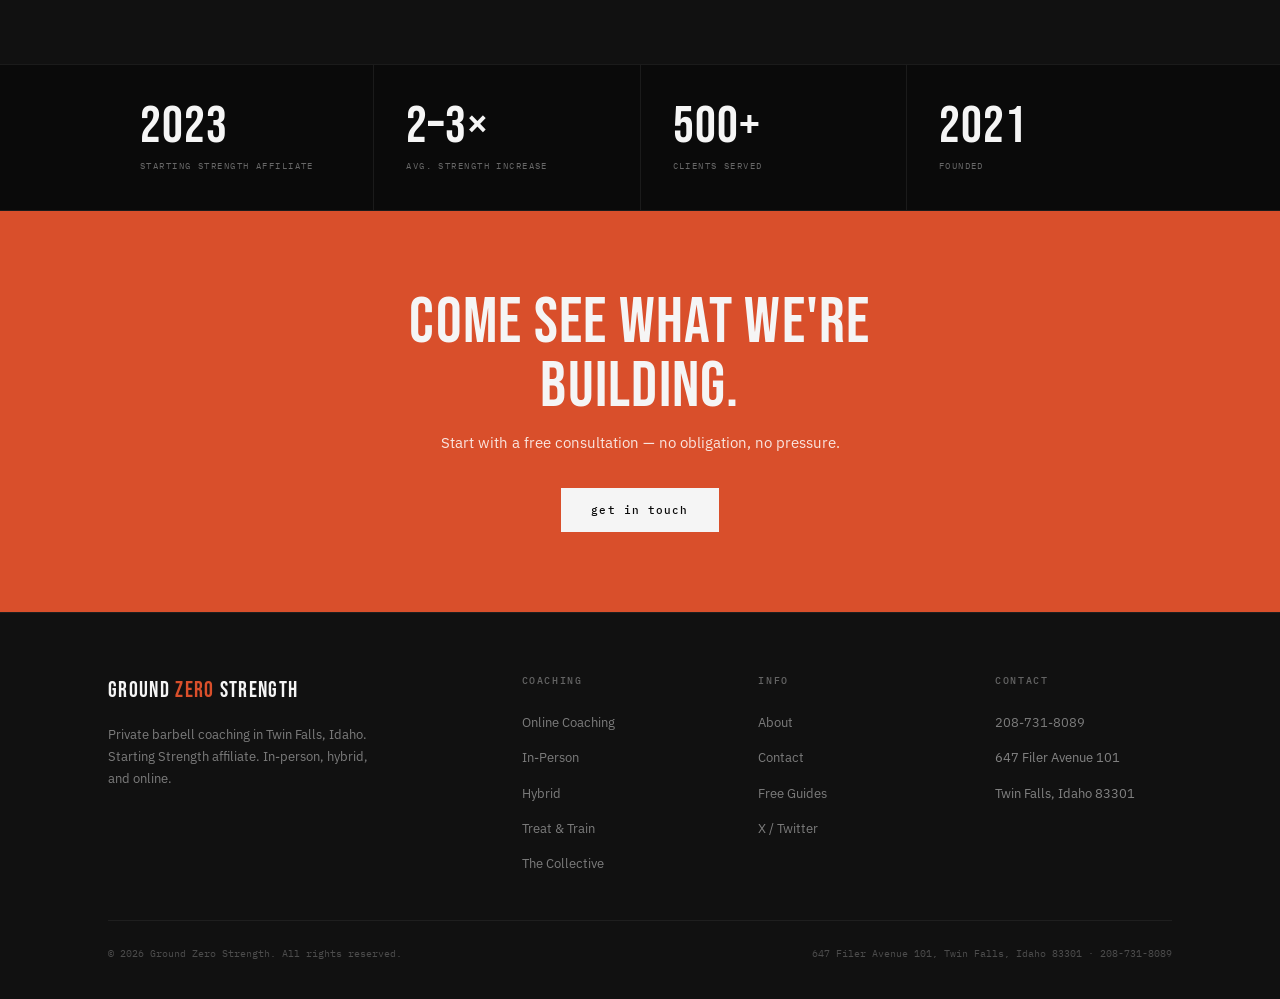
==== commit 7fe0416a: "Update about.html" ====
--- a/about.html
+++ b/about.html
@@ -3,192 +3,56 @@
 <head>
 <meta charset="UTF-8">
 <meta name="viewport" content="width=device-width, initial-scale=1.0">
-<title>About — Sam Krapf, Starting Strength Coach | Ground Zero Strength</title>
-<meta name="description" content="Sam Krapf is a Starting Strength Coach and owner of Ground Zero Strength in Twin Falls, Idaho. M.S. Sports Performance. Coaching lifters of all levels since 2021.">
-<meta name="keywords" content="Sam Krapf SSC, Starting Strength Coach Twin Falls, Ground Zero Strength about, barbell coach Idaho biography">
-<meta property="og:title" content="About Sam Krapf — Ground Zero Strength">
-<meta property="og:description" content="Starting Strength Coach, M.S. Sports Performance, owner of Ground Zero Strength in Twin Falls, Idaho since 2021.">
+<title>About — Ground Zero Strength | Twin Falls, Idaho</title>
+<meta name="description" content="Ground Zero Strength was founded in 2021 in Twin Falls, Idaho. The Pacific Northwest's only Starting Strength affiliate gym, built around serious barbell coaching.">
+<meta property="og:title" content="About Ground Zero Strength — Twin Falls, Idaho">
+<meta property="og:description" content="Built in Twin Falls. Built to last. The Pacific Northwest's only Starting Strength affiliate gym.">
 <meta property="og:url" content="https://groundzerostrength.com/about.html">
 <link rel="canonical" href="https://groundzerostrength.com/about.html">
-<script type="application/ld+json">
-{
-  "@context": "https://schema.org",
-  "@type": "Person",
-  "name": "Sam Krapf",
-  "jobTitle": "Starting Strength Coach",
-  "worksFor": { "@type": "Organization", "name": "Ground Zero Strength" },
-  "description": "Starting Strength Coach and owner of Ground Zero Strength in Twin Falls, Idaho. M.S. Sports Performance, B.S. Biology.",
-  "address": { "@type": "PostalAddress", "addressLocality": "Twin Falls", "addressRegion": "ID" }
-}
-</script>
 <link rel="preconnect" href="https://fonts.googleapis.com">
-<link href="https://fonts.googleapis.com/css2?family=Bebas+Neue&family=IBM+Plex+Sans:wght@400;500;600&family=IBM+Plex+Mono&display=swap" rel="stylesheet">
 <link rel="stylesheet" href="shared.css">
 <style>
-  /* Base Theme Variables */
-  :root {
-    --bg-dark: #0e0e0e;
-    --accent: #d94f2b;
-    --text-main: #ffffff;
-    --text-dim: #b0b0b0;
-    --heading-font: 'Bebas Neue', sans-serif;
-    --body-font: 'IBM Plex Sans', sans-serif;
-  }
+.about-hero { padding: 156px 0 88px; background: var(--off-black); }
+.about-hero h1 { color: var(--white); }
+.about-hero h1 em { color: var(--accent); font-style: normal; }
+.about-hero p { color: rgba(255,255,255,0.82); }
 
-  body {
-    background-color: var(--bg-dark);
-    color: var(--text-main);
-    font-family: var(--body-font);
-    margin: 0;
-  }
+.cred-strip { background: var(--black); border-top: 1px solid rgba(255,255,255,0.07); border-bottom: 1px solid rgba(255,255,255,0.07); }
+.cred-strip .wrap { display: flex; }
+.cred-item { flex: 1; padding: 36px 32px; border-right: 1px solid rgba(255,255,255,0.07); }
+.cred-item:last-child { border-right: none; }
+.cred-val { font-family: var(--display); font-size: 48px; line-height: 1; color: var(--white); letter-spacing: 0.02em; }
+.cred-lbl { font-family: var(--mono); font-size: 9px; letter-spacing: 0.16em; text-transform: uppercase; color: rgba(255,255,255,0.38); margin-top: 6px; }
 
-  h1, h2, h3, .eyebrow {
-    font-family: var(--heading-font);
-    text-transform: uppercase;
-    letter-spacing: 0.05em;
-  }
+.coaches-section { background: var(--black); }
+.coach-card { display: grid; grid-template-columns: 1fr 1fr; gap: 72px; align-items: start; padding: 72px 0; border-bottom: 1px solid rgba(255,255,255,0.07); }
+.coach-card:last-child { border-bottom: none; }
+.coach-img { width: 100%; max-width: 420px; display: block; object-fit: cover; }
+.coach-tags { display: flex; flex-wrap: wrap; gap: 7px; margin-top: 20px; }
+.coach-tag { font-size: 10px; letter-spacing: 0.1em; text-transform: uppercase; color: rgba(255,255,255,0.5); padding: 5px 11px; border: 1px solid rgba(255,255,255,0.15); font-family: var(--mono); }
 
-  h1 { font-size: 4rem; line-height: 1; margin-bottom: 20px; }
-  h2 { font-size: 2.5rem; color: var(--text-main); }
-  
-  .eyebrow { 
-    color: var(--accent); 
-    font-size: 1.2rem; 
-    display: block; 
-    margin-bottom: 10px; 
-  }
+.philosophy-section { background: var(--off-black); }
 
-  .rule { 
-    height: 2px; 
-    background: var(--accent); 
-    width: 60px; 
-    margin: 20px 0; 
-  }
+.stat-strip { background: var(--black); border-top: 1px solid rgba(255,255,255,0.07); border-bottom: 1px solid rgba(255,255,255,0.07); }
+.stat-strip .wrap { display: flex; }
+.stat-item { flex: 1; padding: 36px 32px; border-right: 1px solid rgba(255,255,255,0.07); }
+.stat-item:last-child { border-right: none; }
+.stat-num { font-family: var(--display); font-size: 52px; line-height: 1; color: var(--white); letter-spacing: 0.02em; }
+.stat-lbl { font-family: var(--mono); font-size: 9px; letter-spacing: 0.16em; text-transform: uppercase; color: rgba(255,255,255,0.38); margin-top: 6px; }
 
-  /* Section Styles */
-  .about-hero { 
-    padding: 156px 0 96px; 
-    background: var(--bg-dark); 
-  }
+.about-cta { background: var(--accent); padding: 80px 0; text-align: center; }
+.about-cta h2 { color: var(--white); margin-bottom: 10px; }
+.about-cta p { color: rgba(255,255,255,0.85); margin-bottom: 32px; }
 
-  .about-split { 
-    display: grid; 
-    grid-template-columns: 1fr 1fr; 
-    gap: 80px; 
-    align-items: center; 
-  }
-
-  .ph { 
-    background: #1a1a1a; 
-    border: 1px solid #333;
-    display: flex; 
-    align-items: center; 
-    justify-content: center; 
-    font-size: 11px; 
-    color: var(--text-dim); 
-    text-transform: uppercase; 
-  }
-
-  /* Credentials Bar */
-  .creds { 
-    background: #151515; 
-    padding: 60px 0; 
-    border-top: 1px solid #222;
-    border-bottom: 1px solid #222;
-  }
-
-  .creds-g { 
-    display: grid; 
-    grid-template-columns: repeat(4, 1fr); 
-    gap: 40px; 
-  }
-
-  .cred-val { 
-    font-family: var(--heading-font); 
-    font-size: 28px; 
-    color: var(--accent); 
-  }
-
-  .cred-lbl { 
-    font-size: 11px; 
-    font-family: 'IBM Plex Mono', monospace;
-    text-transform: uppercase; 
-    color: var(--text-dim); 
-    margin-top: 6px; 
-  }
-
-  /* Coaches Section */
-  section { padding: 96px 0; }
-  
-  .coach-name { 
-    font-family: var(--heading-font); 
-    font-size: 32px; 
-    margin-top: 20px;
-    color: var(--text-main);
-  }
-
-  .coach-title { 
-    font-family: 'IBM Plex Mono', monospace;
-    font-size: 12px; 
-    color: var(--accent); 
-    margin-bottom: 18px; 
-  }
-
-  .coach-bio { 
-    font-size: 16px; 
-    color: var(--text-dim); 
-    line-height: 1.6; 
-    margin-bottom: 16px; 
-  }
-
-  .tag { 
-    font-family: 'IBM Plex Mono', monospace;
-    font-size: 10px; 
-    color: var(--text-main); 
-    padding: 5px 11px; 
-    border: 1px solid var(--accent); 
-  }
-
-  /* Stats */
-  .big-num { 
-    font-family: var(--heading-font); 
-    font-size: 52px; 
-    color: var(--accent);
-    line-height: 1; 
-  }
-
-  .big-lbl { 
-    font-family: 'IBM Plex Mono', monospace;
-    font-size: 11px; 
-    color: var(--text-dim); 
-  }
-
-  /* CTA Bar */
-  .cta-bar {
-    background: var(--accent);
-    color: white;
-    padding: 80px 0;
-    text-align: center;
-  }
-
-  .cta-bar h2 { color: white; margin-bottom: 10px; }
-  .btn-white {
-    display: inline-block;
-    background: white;
-    color: var(--bg-dark);
-    padding: 15px 30px;
-    text-decoration: none;
-    font-family: var(--heading-font);
-    font-size: 1.2rem;
-    margin-top: 20px;
-  }
-
-  @media (max-width: 900px) {
-    .about-split, .creds-g, .coaches { 
-      grid-template-columns: 1fr; 
-    }
-    h1 { font-size: 3rem; }
-  }
+@media (max-width: 900px) {
+  .about-hero { padding: 116px 0 60px; }
+  .coach-card { grid-template-columns: 1fr; gap: 32px; }
+  .cred-strip .wrap, .stat-strip .wrap { flex-wrap: wrap; }
+  .cred-item, .stat-item { flex: 0 0 50%; border-right: none; border-bottom: 1px solid rgba(255,255,255,0.07); }
+}
+@media (max-width: 580px) {
+  .cred-item, .stat-item { flex: 0 0 100%; }
+}
 </style>
 </head>
 <body>
@@ -196,72 +60,86 @@
 <div class="mob-menu" id="mobMenu"></div>
 <div class="pt">
 
+  <!-- HERO -->
   <div class="about-hero">
     <div class="wrap">
-      <div class="about-split">
-        <div class="about-txt">
-          <span class="eyebrow">About GZS</span>
-          <h1>Built in Twin Falls.<br>Built to last.</h1>
-          <div class="rule"></div>
-          <p class="lg">Ground Zero Strength was founded in 2021 with a simple idea: Twin Falls deserved a real strength gym. One built around the barbell, run by a coach who actually knows his craft, designed for people who want to train seriously for the long haul.</p>
-          <br>
-          <p>Five years in, that idea hasn't changed. The Pacific Northwest's only Starting Strength affiliate gym.</p>
-        </div>
-        <div class="ph" style="height:520px;">Sam Photo</div>
-      </div>
+      <span class="eyebrow">About GZS</span>
+      <h1>Built in Twin Falls.<br><em>Built to last.</em></h1>
+      <div class="rule"></div>
+      <p class="lg" style="max-width:580px;">Ground Zero Strength was founded in 2021 with a simple idea: Twin Falls deserved a real strength gym. One built around the barbell, run by a coach who actually knows his craft, designed for people who want to train seriously for the long haul.</p>
+      <br>
+      <p style="max-width:540px;">Five years in, that idea hasn't changed. The Pacific Northwest's only Starting Strength affiliate gym.</p>
     </div>
   </div>
 
-  <div class="creds">
+  <!-- CRED STRIP -->
+  <div class="cred-strip">
     <div class="wrap">
-      <div class="creds-g">
-        <div class="cred"><div class="cred-val">SSC</div><div class="cred-lbl">Starting Strength Coach</div></div>
-        <div class="cred"><div class="cred-val">M.S.</div><div class="cred-lbl">Sports Performance</div></div>
-        <div class="cred"><div class="cred-val">2021</div><div class="cred-lbl">GZS Founded</div></div>
-        <div class="cred"><div class="cred-val">SS Affiliate</div><div class="cred-lbl">Pacific Northwest</div></div>
-      </div>
+      <div class="cred-item"><div class="cred-val">SSC</div><div class="cred-lbl">Starting Strength Coach</div></div>
+      <div class="cred-item"><div class="cred-val">M.S.</div><div class="cred-lbl">Sports Performance</div></div>
+      <div class="cred-item"><div class="cred-val">2021</div><div class="cred-lbl">GZS Founded</div></div>
+      <div class="cred-item"><div class="cred-val">SS</div><div class="cred-lbl">Affiliate — Pacific Northwest</div></div>
     </div>
   </div>
 
-  <section>
+  <!-- COACHES -->
+  <section class="coaches-section">
     <div class="wrap">
       <span class="eyebrow">The Coaches</span>
       <h2>Who you'll work with.</h2>
       <div class="rule"></div>
-      <div class="coaches">
+
+      <div class="coach-card">
         <div>
-          <div class="ph coach-ph">Sam Photo</div>
-          <div class="coach-name">Sam Krapf</div>
-          <div class="coach-title">Head Coach, SSC — Owner</div>
-          <p class="coach-bio">Sam is a Starting Strength Coach and the owner of Ground Zero Strength. A former collegiate baseball coach and athlete, he went full-time into strength coaching in 2021 and opened GZS to bring serious barbell coaching to Twin Falls.</p>
-          <p class="coach-bio">He holds a Bachelor's in Biology and a Master's in Sports Performance. He coaches lifters from complete beginners to competitive powerlifters, specializing in scaling the barbell lifts for any age, ability, or limitation. Outside the gym he competes in jiu-jitsu, hunts elk and mule deer in the Idaho backcountry, and trains through his own Scheuermann's kyphosis — which informs his approach to every client with structural limitations.</p>
-          <div class="tags">
-            <span class="tag">Starting Strength Coach</span>
-            <span class="tag">M.S. Sports Performance</span>
-            <span class="tag">BJJ Blue Belt</span>
-            <span class="tag">Backcountry Hunter</span>
+          <img src="sam.jpg" alt="Sam Krapf, Starting Strength Coach and owner of Ground Zero Strength" class="coach-img">
+          <div class="coach-tags">
+            <span class="coach-tag">Starting Strength Coach</span>
+            <span class="coach-tag">M.S. Sports Performance</span>
+            <span class="coach-tag">BJJ Blue Belt</span>
+            <span class="coach-tag">Backcountry Hunter</span>
           </div>
         </div>
         <div>
-          <div class="coach-ph" style="overflow:hidden;"><img src="[data-uri]